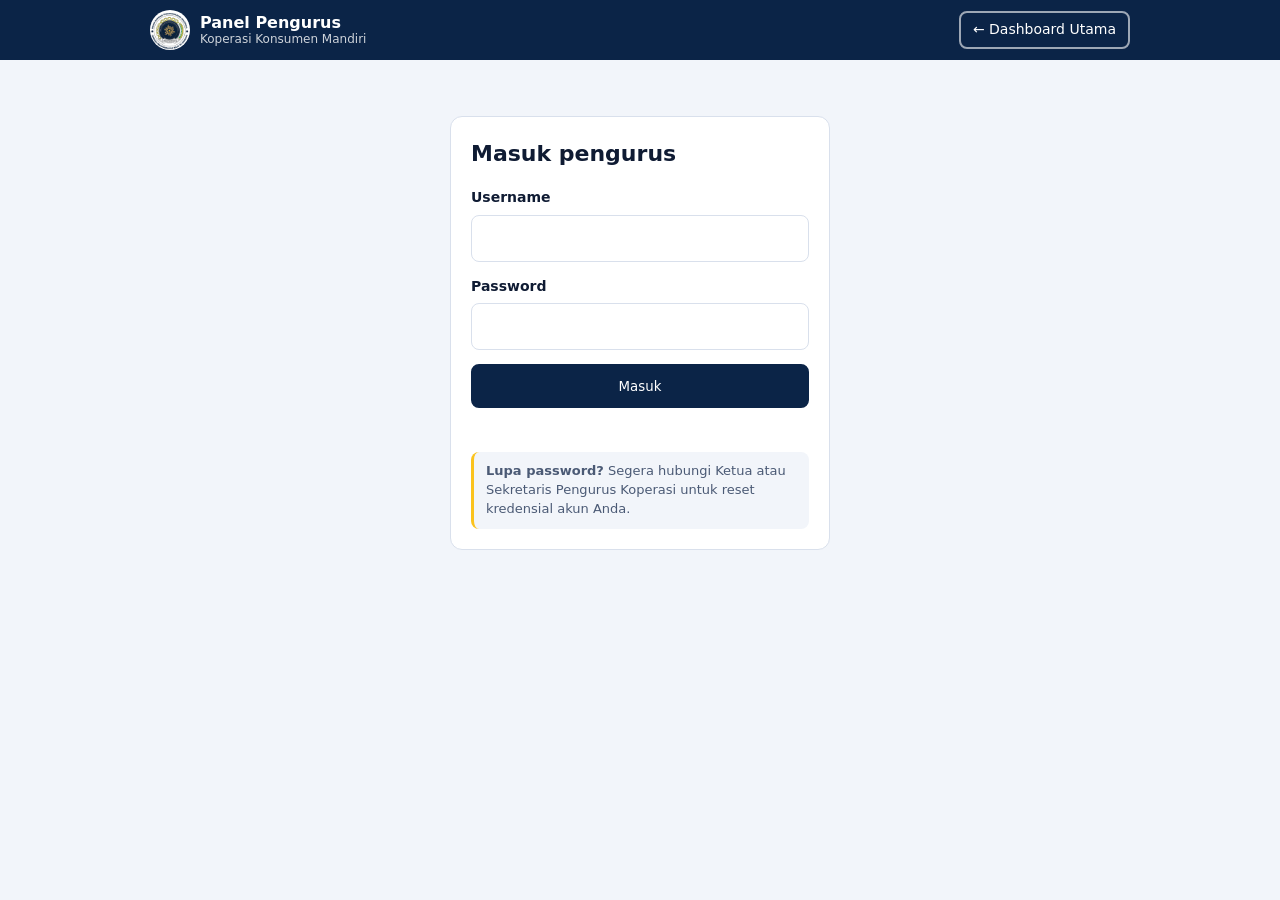
==== admin.html @ 1d0578f3 "Update admin.html" ====
<!DOCTYPE html>
<html lang="id">
<head>
<meta charset="utf-8">
<meta name="viewport" content="width=device-width, initial-scale=1, viewport-fit=cover">
<meta name="robots" content="noindex,nofollow">
<meta name="theme-color" content="#0b2447">
<title>Panel Pengurus — Koperasi Konsumen Mandiri</title>
<style>
:root{--bg:#fff;--surf:#f2f5fa;--ink:#0f1b33;--mute:#4b5a75;--brand:#0b2447;--navy:#0b2447;--navy2:#2a5aa8;--on:#fff;--line:#d9e0ec;--acc:#fbc31d;--ok:#1a7f43;--bad:#b3261e;--logo:url(logo.png);box-sizing:border-box}
@media (prefers-color-scheme:dark){:root{--bg:#07142a;--surf:#0e2140;--ink:#e8edf7;--mute:#9fb0cc;--navy:#2f5fb3;--navy2:#6c9be6;--line:#22385c;--ok:#4fd38a;--bad:#ff8a7a}}
*,*::before,*::after{box-sizing:inherit}
body{margin:0;background:var(--surf);color:var(--ink);font:16px/1.55 system-ui,-apple-system,"Segoe UI",Roboto,sans-serif;padding-top:env(safe-area-inset-top,0px);padding-bottom:env(safe-area-inset-bottom,0px)}
:focus-visible{outline:3px solid var(--acc);outline-offset:2px}
.wrap{max-width:980px;margin:0 auto;padding:0 16px}
header{background:var(--brand);color:#fff;position:sticky;top:0;z-index:5}
.bar{display:flex;align-items:center;gap:8px;min-height:60px;flex-wrap:wrap;padding:6px 0}
.lg{width:40px;height:40px;border-radius:50%;background:#fff var(--logo) center/contain no-repeat;flex:none}
.bar b{flex:1;font-size:16px;line-height:1.2;min-width:140px}.bar small{display:block;font-weight:400;opacity:.8;font-size:12px}
.btn{display:inline-flex;align-items:center;justify-content:center;min-height:44px;padding:0 18px;border-radius:8px;font:600 15px inherit;font-family:inherit;border:2px solid var(--navy);background:var(--navy);color:var(--on);cursor:pointer;text-decoration:none}
.btn.ok{background:var(--ok);border-color:var(--ok);color:#fff}
.btn.bad{background:transparent;border-color:var(--bad);color:var(--bad)}
.btn.ghost{background:transparent;border-color:rgba(255,255,255,.6);color:#fff;min-height:38px;padding:0 12px;font-size:14px}
.btn:disabled{opacity:.55;cursor:not-allowed}
[hidden]{display:none!important}
.card{background:var(--bg);border:1px solid var(--line);border-radius:12px;padding:20px}
label{display:block;font-weight:600;font-size:14px;margin-bottom:6px}
input[type=text],input[type=password],input[type=search]{width:100%;min-height:44px;padding:10px 12px;border:1px solid var(--line);border-radius:8px;background:var(--bg);color:var(--ink);font:inherit}
#login{max-width:380px;margin:56px auto}
#login h1{font-size:22px;margin:0 0 16px}.f{margin-bottom:14px}
.msg{min-height:20px;font-size:14px;margin-top:10px;color:var(--bad)}
#app{display:none;padding:20px 0 48px}
.tools{display:flex;flex-wrap:wrap;gap:8px;align-items:center;margin-bottom:16px}
.tab{min-height:44px;padding:0 14px;border-radius:999px;border:1px solid var(--line);background:var(--bg);color:var(--ink);font:600 14px inherit;font-family:inherit;cursor:pointer}
.tab[aria-pressed=true]{background:var(--navy);border-color:var(--navy);color:var(--on)}
.tab span{opacity:.75;font-weight:500;margin-left:4px}
.search{flex:1;min-width:180px}
.item{background:var(--bg);border:1px solid var(--line);border-radius:12px;padding:16px;margin-bottom:12px;display:grid;gap:10px}
.item h3{margin:0;font-size:17px}
.meta{display:grid;gap:4px 16px;grid-template-columns:repeat(auto-fit,minmax(200px,1fr));font-size:14px;color:var(--mute)}
.meta b{color:var(--ink);font-weight:600}
.badge{font-size:12px;font-weight:700;padding:2px 10px;border-radius:999px;background:var(--surf);border:1px solid var(--line);white-space:nowrap}
.badge.pending{border-color:var(--acc);color:var(--ink)}.badge.active{color:var(--ok);border-color:var(--ok)}.badge.rejected{color:var(--bad);border-color:var(--bad)}
.top{display:flex;justify-content:space-between;gap:10px;align-items:flex-start}
.acts{display:flex;flex-wrap:wrap;gap:8px}
.empty{text-align:center;color:var(--mute);padding:40px 0}
#toast{position:fixed;left:50%;transform:translateX(-50%);bottom:calc(20px + env(safe-area-inset-bottom,0px));background:var(--brand);color:#fff;padding:12px 18px;border-radius:10px;display:none;max-width:90%;z-index:20}
.btn.alt{background:transparent;color:var(--navy)}table{width:100%;border-collapse:collapse;font-size:14px}th,td{text-align:left;padding:8px 6px;border-bottom:1px solid var(--line)}.scroll{overflow-x:auto}
select,textarea{width:100%;min-height:44px;padding:10px 12px;border:1px solid var(--line);border-radius:8px;background:var(--bg);color:var(--ink);font:inherit}.kpis{display:grid;gap:12px;grid-template-columns:repeat(auto-fit,minmax(150px,1fr));margin-bottom:16px}.kpi{background:var(--bg);border:1px solid var(--line);border-radius:12px;padding:14px}.kpi small{color:var(--mute);display:block;font-size:13px}.kpi b{font-size:20px;display:block;margin-top:4px}.thumb{width:72px;height:56px;border-radius:8px;object-fit:cover;background:var(--surf);flex:none}.row{display:flex;gap:12px;align-items:flex-start}.orow{display:grid;gap:8px;grid-template-columns:1fr 1fr;padding:10px 0;border-bottom:1px solid var(--line)}@media(min-width:700px){.orow{grid-template-columns:1.4fr 1fr 1fr 1fr auto}}
.helper-note{font-size:13px;color:var(--mute);background:var(--surf);padding:10px 12px;border-radius:8px;border-left:3px solid var(--acc);margin:14px 0 0;line-height:1.45}
dialog{border:1px solid var(--line);border-radius:12px;background:var(--bg);color:var(--ink);padding:20px;max-width:380px;width:calc(100% - 32px)}dialog::backdrop{background:rgba(0,0,0,.55)}dialog h2{margin:0 0 14px;font-size:18px}
</style>
</head>
<body>
<header><div class="wrap bar"><a href="index.html" style="display:flex;align-items:center;gap:10px;text-decoration:none;color:#fff;flex:1"><span class="lg" role="img" aria-label="Logo koperasi"></span><b>Panel Pengurus<small>Koperasi Konsumen Mandiri</small></b></a><a class="btn ghost" href="index.html">&larr; Dashboard Utama</a><button class="btn ghost" id="pwb" aria-label="Ganti password" hidden>Ganti Password</button><button class="btn ghost" id="out" hidden>Keluar</button></div></header>

<main class="wrap">
 <form class="card" id="login" novalidate>
  <h1>Masuk pengurus</h1>
  <div class="f"><label for="u">Username</label><input id="u" type="text" autocomplete="username" autocapitalize="none" required></div>
  <div class="f"><label for="p">Password</label><input id="p" type="password" autocomplete="current-password" required></div>
  <button class="btn" style="width:100%" type="submit">Masuk</button>
  <div class="msg" id="lm" role="alert"></div>
  <div class="helper-note">
   <strong>Lupa password?</strong> Segera hubungi Ketua atau Sekretaris Pengurus Koperasi untuk reset kredensial akun Anda.
  </div>
 </form>

 <section id="app" aria-label="Verifikasi anggota">
  <div style="display:flex;flex-wrap:wrap;justify-content:space-between;align-items:center;gap:8px;margin-bottom:14px">
   <span style="font-size:14px;color:var(--mute)">Panel Administrasi & Pengelolaan Koperasi</span>
   <a href="index.html" style="font-size:14px;color:var(--navy2);font-weight:600;text-decoration:none">&larr; Kembali ke Beranda Utama</a>
  </div>
  <div class="tools" id="views" role="group" aria-label="Bagian"><button class="tab" type="button" data-v="dash" aria-pressed="true">Dashboard</button><button class="tab" type="button" data-v="members" aria-pressed="false">Anggota</button><button class="tab" type="button" data-v="loans" aria-pressed="false">Pinjaman</button><button class="tab" type="button" data-v="news" aria-pressed="false">Berita</button><button class="tab" type="button" data-v="reports" aria-pressed="false">Laporan</button><button class="tab" type="button" data-v="profile" aria-pressed="false">Profil</button></div>
  <div class="tools" id="tabs" role="group" aria-label="Filter status"></div>
  <div class="tools" id="stools"><input class="search" id="q" type="search" placeholder="Cari nama, NIK, atau nomor registrasi" aria-label="Cari pendaftar"><button class="btn" id="rf" type="button">Muat ulang</button></div>
  <div id="list" aria-live="polite"></div>
 </section>
</main>
<dialog id="pw" aria-labelledby="pwt"><form id="pwf" novalidate><h2 id="pwt">Ganti password</h2>
 <div class="f"><label for="pw-o">Password lama</label><input id="pw-o" type="password" autocomplete="current-password"></div>
 <div class="f"><label for="pw-n">Password baru (minimal 8 karakter)</label><input id="pw-n" type="password" autocomplete="new-password"></div>
 <div class="f"><label for="pw-c">Ulangi password baru</label><input id="pw-c" type="password" autocomplete="new-password"></div>
 <div class="acts" style="display:flex;gap:8px"><button class="btn" type="submit">Simpan</button><button class="btn alt" type="button" id="pwc">Batal</button></div>
 <div class="msg" id="pwm" role="status"></div>
 <div class="helper-note" style="margin-top:10px">Lupa password lama? Segera hubungi Pengurus Koperasi (admin sistem) untuk pembuatan ulang password.</div>
</form></dialog>
<div id="toast" role="status"></div>

<script src="config.js"></script>
<script>
var API=window.KKM_API||'';
var $=function(i){return document.getElementById(i)};
function ss(k,v){try{if(v===undefined)return sessionStorage.getItem(k)||'';if(v===null)sessionStorage.removeItem(k);else sessionStorage.setItem(k,v)}catch(e){return ''}}
var S={token:ss('kkm_t'),rows:[],tab:'pending',view:'dash',loans:[],inst:[],open:{}};
var TABS=[['pending','Menunggu'],['active','Aktif'],['rejected','Ditolak'],['all','Semua']];
function esc(s){return String(s==null?'':s).replace(/[&<>"']/g,function(c){return{'&':'&amp;','<':'&lt;','>':'&gt;','"':'&quot;',"'":'&#39;'}[c]})}
function rp(n){return 'Rp '+Math.round(n).toLocaleString('id-ID')}
function dt(s){if(!s)return '-';var d=new Date(s);return isNaN(d)?s:d.toLocaleDateString('id-ID',{day:'numeric',month:'short',year:'numeric'})}
function toast(t){var e=$('toast');e.textContent=t;e.style.display='block';clearTimeout(toast.h);toast.h=setTimeout(function(){e.style.display='none'},3500)}
function call(body){
 if(!API)return Promise.reject(new Error('API belum diisi di file HTML.'));
 return fetch(API,{method:'POST',headers:{'Content-Type':'text/plain;charset=utf-8'},body:JSON.stringify(body)}).then(function(r){return r.json()});
}
function show(login){$('login').style.display=login?'':'none';$('app').style.display=login?'none':'block';$('out').hidden=login;$('pwb').hidden=login}
function logout(msg){S.token='';ss('kkm_t',null);show(true);if(msg)$('lm').textContent=msg}
$('out').onclick=function(){logout()};
$('login').addEventListener('submit',function(e){
 e.preventDefault();var b=e.target.querySelector('button');$('lm').textContent='';
 if(!$('u').value.trim()||!$('p').value){$('lm').textContent='Isi username dan password.';return}
 b.disabled=true;
 call({action:'login',username:$('u').value,password:$('p').value}).then(function(j){
  if(j.ok){S.token=j.token;ss('kkm_t',j.token);$('p').value='';show(false);load()}
  else $('lm').textContent=j.error||'Gagal masuk.';
 }).catch(function(err){$('lm').textContent=err.message||'Koneksi gagal.'}).then(function(){b.disabled=false});
});
function loadM(){
 $('list').innerHTML='<p class="empty">Memuat…</p>';
 call({action:'list',token:S.token}).then(function(j){
  if(j.expired){logout(j.error);return}
  if(!j.ok){$('list').innerHTML='<p class="empty">'+esc(j.error)+'</p>';return}
  S.rows=j.rows.reverse();render();
 }).catch(function(){$('list').innerHTML='<p class="empty">Koneksi gagal. Coba muat ulang.</p>'});
}
function count(k){return k==='all'?S.rows.length:S.rows.filter(function(r){return r.status===k}).length}
function renderM(){
 $('tabs').innerHTML=TABS.map(function(t){return '<button class="tab" type="button" data-t="'+t[0]+'" aria-pressed="'+(S.tab===t[0])+'">'+t[1]+'<span>'+count(t[0])+'</span></button>'}).join('');
 var q=$('q').value.toLowerCase().trim();
 var rows=S.rows.filter(function(r){
  return (S.tab==='all'||r.status===S.tab)&&(!q||(r.full_name+' '+r.nik+' '+r.reg_no+' '+r.member_code).toLowerCase().indexOf(q)>-1)});
 if(!rows.length){$('list').innerHTML='<p class="empty">Tidak ada data.</p>';return}
 var L={pending:'Menunggu',active:'Aktif',rejected:'Ditolak',inactive:'Nonaktif'};
 $('list').innerHTML=rows.map(function(r){
  var a=r.status==='pending'?'<div class="acts"><button class="btn ok" data-a="approve" data-r="'+esc(r.reg_no)+'">Setujui</button><button class="btn bad" data-a="reject" data-r="'+esc(r.reg_no)+'">Tolak</button></div>':(r.status==='active'&&r.member_code?'<div class="acts"><button class="btn alt" data-l="acct" data-r="'+esc(r.member_code)+'">Buat / reset akun login</button></div>':'');
  return '<article class="item"><div class="top"><div><h3>'+esc(r.full_name)+'</h3><span style="font-size:13px;color:var(--mute)">'+esc(r.reg_no)+(r.member_code?' · '+esc(r.member_code):'')+'</span></div><span class="badge '+esc(r.status)+'">'+esc(L[r.status]||r.status)+'</span></div>'+
  '<div class="meta"><div>NIK<br><b>'+esc(r.nik)+'</b></div><div>HP / WhatsApp<br><b>'+esc(r.phone)+'</b></div><div>Simpanan pokok<br><b>'+rp(r.savings_principal)+'</b></div><div>Mendaftar<br><b>'+dt(r.created_at)+'</b></div>'+
  (r.joined_at?'<div>Bergabung<br><b>'+dt(r.joined_at)+'</b></div>':'')+(r.verified_by?'<div>Diverifikasi oleh<br><b>'+esc(r.verified_by)+'</b></div>':'')+'</div>'+
  '<div class="meta"><div style="grid-column:1/-1">Alamat<br><b>'+esc(r.address)+'</b></div></div>'+a+'</article>'}).join('');
}
$('tabs').onclick=function(e){var t=e.target.closest('[data-t]');if(t){S.tab=t.dataset.t;render()}};
$('q').addEventListener('input',render);
$('rf').onclick=load;
$('list').onclick=function(e){
 var b=e.target.closest('[data-a]');if(!b)return;
 var reg=b.dataset.r,ap=b.dataset.a==='approve',r=S.rows.filter(function(x){return x.reg_no===reg})[0];
 if(!confirm((ap?'Setujui ':'Tolak ')+r.full_name+'?\n\nPastikan data dan setoran simpanan pokok sudah diperiksa.'))return;
 b.disabled=true;
 call({action:b.dataset.a,token:S.token,reg_no:reg}).then(function(j){
  if(j.expired){logout(j.error);return}
  if(!j.ok){toast(j.error||'Gagal.');b.disabled=false;return}
  toast(ap?'Disetujui. Nomor anggota '+j.member_code:'Pendaftar ditolak.');load();
 }).catch(function(){toast('Koneksi gagal.');b.disabled=false});
};

function render(){S.view==='loans'?renderL():renderM()}
function load(){var c=S.view==='members'||S.view==='loans';$('tabs').style.display=$('stools').style.display=c?'':'none';({members:loadM,loans:loadL,dash:loadD,news:loadN,reports:loadR,profile:loadP})[S.view]()}
$('views').onclick=function(e){var b=e.target.closest('[data-v]');if(!b)return;S.view=b.dataset.v;S.tab='pending';$('q').value='';[].forEach.call($('views').children,function(x){x.setAttribute('aria-pressed',x===b)});load()};
var LT=[['pending','Menunggu'],['approved','Berjalan'],['paid_off','Lunas'],['rejected','Ditolak'],['all','Semua']];
var LL={pending:'Menunggu',approved:'Berjalan',rejected:'Ditolak',paid_off:'Lunas'},IL={paid:'Lunas',overdue:'Jatuh tempo',unpaid:'Belum bayar'};
function loadL(){
 $('list').innerHTML='<p class="empty">Memuat…</p>';
 call({action:'loans',token:S.token}).then(function(j){
  if(j.expired){logout(j.error);return}
  if(!j.ok){$('list').innerHTML='<p class="empty">'+esc(j.error)+'</p>';return}
  S.loans=j.loans.reverse();S.inst=j.installments;renderL();
 }).catch(function(){$('list').innerHTML='<p class="empty">Koneksi gagal. Coba muat ulang.</p>'});
}
function renderL(){
 var n=function(k){return k==='all'?S.loans.length:S.loans.filter(function(l){return l.status===k}).length};
 $('tabs').innerHTML=LT.map(function(t){return '<button class="tab" type="button" data-t="'+t[0]+'" aria-pressed="'+(S.tab===t[0])+'">'+t[1]+'<span>'+n(t[0])+'</span></button>'}).join('');
 var q=$('q').value.toLowerCase().trim();
 var rows=S.loans.filter(function(l){return (S.tab==='all'||l.status===S.tab)&&(!q||(l.loan_code+' '+l.name+' '+l.member_code).toLowerCase().indexOf(q)>-1)});
 if(!rows.length){$('list').innerHTML='<p class="empty">Tidak ada data.</p>';return}
 $('list').innerHTML=rows.map(function(l){
  var I=S.inst.filter(function(i){return i.loan_code===l.loan_code}),o=S.open[l.loan_code],c=esc(l.loan_code);
  var left=I.reduce(function(a,i){return a+(i.status==='paid'?0:i.total_due-i.paid_amount)},0);
  var acts=l.status==='pending'?'<div class="acts"><button class="btn ok" data-l="lok" data-r="'+c+'">Setujui</button><button class="btn bad" data-l="lno" data-r="'+c+'">Tolak</button></div>':(I.length?'<div class="acts"><button class="btn alt" data-l="open" data-r="'+c+'">'+(o?'Tutup cicilan':'Lihat cicilan')+'</button></div>':'');
  var tbl=o?'<div class="scroll"><table><thead><tr><th>#</th><th>Jatuh tempo</th><th>Tagihan</th><th>Status</th><th></th></tr></thead><tbody>'+I.map(function(i){
   return '<tr><td>'+i.installment_no+'</td><td>'+dt(i.due_date)+'</td><td>'+rp(i.total_due)+'</td><td>'+IL[i.status]+'</td><td>'+(i.status!=='paid'&&l.status==='approved'?'<button class="btn ok" style="min-height:36px;padding:0 10px" data-l="pay" data-r="'+c+'" data-n="'+i.installment_no+'">Konfirmasi bayar</button>':'')+'</td></tr>'}).join('')+'</tbody></table></div>':'';
  return '<article class="item"><div class="top"><div><h3>'+esc(l.name)+'</h3><span style="font-size:13px;color:var(--mute)">'+c+' · '+esc(l.member_code)+'</span></div><span class="badge '+(l.status==='approved'?'active':l.status==='rejected'?'rejected':l.status==='pending'?'pending':'')+'">'+esc(LL[l.status]||l.status)+'</span></div>'+
  '<div class="meta"><div>Pokok pinjaman<br><b>'+rp(l.amount_requested)+'</b></div><div>Tenor<br><b>'+l.tenor_months+' bulan</b></div><div>Jasa<br><b>'+l.interest_rate_pct+'% / bulan</b></div><div>Diajukan<br><b>'+dt(l.submitted_at)+'</b></div>'+(I.length?'<div>Sisa tagihan<br><b>'+rp(left)+'</b></div>':'')+'</div>'+
  '<div class="meta"><div style="grid-column:1/-1">Tujuan<br><b>'+esc(l.purpose)+'</b></div></div>'+acts+tbl+'</article>'}).join('');
}
$('list').addEventListener('click',function(e){
 var b=e.target.closest('[data-l]');if(!b)return;var k=b.dataset.l,r=b.dataset.r;
 if(k==='open'){S.open[r]=!S.open[r];renderL();return}
 var M={acct:['make_account','Buat password login baru untuk '+r+'? Password lama (jika ada) tidak berlaku lagi.'],lok:['loan_approve','Setujui pinjaman '+r+'? Jadwal cicilan akan dibuat otomatis.'],lno:['loan_reject','Tolak pinjaman '+r+'?'],pay:['pay','Konfirmasi pembayaran cicilan ke-'+b.dataset.n+' untuk '+r+'?']}[k];
 if(!M||!confirm(M[1]))return;
 var body={action:M[0],token:S.token};
 if(k==='acct')body.member_code=r;else{body.loan_code=r;if(k==='pay')body.no=b.dataset.n}
 b.disabled=true;
 call(body).then(function(j){
  if(j.expired){logout(j.error);return}
  b.disabled=false;
  if(!j.ok){toast(j.error||'Gagal.');return}
  if(k==='acct'){prompt('Password awal untuk '+r+'. Salin lalu berikan ke anggota (hanya tampil sekali):',j.password);return}
  toast('Berhasil.');load();
 }).catch(function(){toast('Koneksi gagal.');b.disabled=false});
});

var UN={barang_kemasan:'Barang & Makanan Kemasan',makanan_jadi:'Makanan Jadi',konsolidasi:'Konsolidasi'};
function today(){return new Date().toISOString().slice(0,10)}
function img(id,w){return 'https://drive.google.com/thumbnail?id='+id+'&sz=w'+(w||400)}
function fld(id,l,v,t){return '<div class="f"><label for="'+id+'">'+l+'</label><input id="'+id+'" type="'+(t||'text')+'" value="'+esc(v)+'"></div>'}
function area(id,l,v,r){return '<div class="f"><label for="'+id+'">'+l+'</label><textarea id="'+id+'" rows="'+(r||3)+'">'+esc(v)+'</textarea></div>'}
function sel(id,l,o,v){return '<div class="f"><label for="'+id+'">'+l+'</label><select id="'+id+'">'+o.map(function(x){return '<option value="'+esc(x[0])+'"'+(x[0]===v?' selected':'')+'>'+esc(x[1])+'</option>'}).join('')+'</select></div>'}
function rd(f,max){return new Promise(function(ok,no){if(!f)return ok(null);if(f.size>max)return no(new Error('Ukuran berkas melebihi batas.'));var r=new FileReader();r.onload=function(){ok({name:f.name,mime:f.type,data:String(r.result).split(',')[1]})};r.onerror=function(){no(new Error('Gagal membaca berkas.'))};r.readAsDataURL(f)})}
function fail(){$('list').innerHTML='<p class="empty">Koneksi gagal. Coba muat ulang.</p>'}
function guard(j){if(j.expired){logout(j.error);return false}if(!j.ok){$('list').innerHTML='<p class="empty">'+esc(j.error)+'</p>';return false}return true}
function download(code,b){
 if(b)b.disabled=true;
 call({action:'report_download',token:S.token,report_code:code}).then(function(j){
  if(b)b.disabled=false;if(j.expired){logout(j.error);return}if(!j.ok){toast(j.error||'Gagal.');return}
  var s=atob(j.data),u=new Uint8Array(s.length);for(var i=0;i<s.length;i++)u[i]=s.charCodeAt(i);
  var a=document.createElement('a');a.href=URL.createObjectURL(new Blob([u],{type:'application/pdf'}));a.download=j.name;document.body.appendChild(a);a.click();a.remove();
 }).catch(function(){if(b)b.disabled=false;toast('Koneksi gagal.')});
}
function loadD(){
 $('list').innerHTML='<p class="empty">Memuat…</p>';
 call({action:'dash',token:S.token}).then(function(j){
  if(!guard(j))return;
  var K=[['Anggota aktif',j.active],['Antrean pendaftar',j.pending],['Omzet bulan terakhir',rp(j.omzet)+(j.omzet_period?'<small>'+esc(j.omzet_period)+'</small>':'')],['Pokok pinjaman berjalan',rp(j.loan_running)],['Pengajuan pinjaman menunggu',j.loan_pending]];
  $('list').innerHTML='<div class="kpis">'+K.map(function(k){return '<div class="kpi"><small>'+k[0]+'</small><b>'+k[1]+'</b></div>'}).join('')+'</div><div class="card"><h3 style="margin:0 0 8px">Aktivitas terbaru</h3>'+(j.logs.length?j.logs.map(function(l){return '<div style="padding:8px 0;border-top:1px solid var(--line);font-size:14px"><b>'+esc(l.user)+'</b> · '+esc(l.desc)+'<br><span style="color:var(--mute);font-size:12px">'+dt(l.at)+'</span></div>'}).join(''):'<p class="empty">Belum ada aktivitas.</p>')+'</div>';
 }).catch(fail);
}
function loadN(){
 $('list').innerHTML='<p class="empty">Memuat…</p>';
 call({action:'news_list',token:S.token}).then(function(j){if(!guard(j))return;S.news=j.news;S.nedit=null;renderN()}).catch(fail);
}
function newsForm(p){
 return '<form class="card" id="nf" novalidate style="margin-bottom:16px"><h3 style="margin:0 0 12px">'+(p.id?'Edit berita':'Tulis berita baru')+'</h3><input type="hidden" id="nf-id" value="'+esc(p.id||'')+'">'+
 fld('nf-t','Judul',p.title)+sel('nf-c','Kategori',[['Kegiatan Usaha','Kegiatan Usaha'],['Keanggotaan','Keanggotaan'],['Rapat Anggota','Rapat Anggota']],p.category)+
 fld('nf-d','Tanggal terbit',(p.published_at||today()).slice(0,10),'date')+area('nf-e','Cuplikan singkat',p.excerpt,2)+area('nf-k','Isi berita (pisahkan paragraf dengan baris kosong)',p.content,8)+
 '<div class="f"><label for="nf-i">Foto kegiatan (JPG/PNG/WebP, maks. 2 MB)'+(p.image_id?' — kosongkan untuk tetap pakai foto lama':'')+'</label><input id="nf-i" type="file" accept="image/jpeg,image/png,image/webp"></div>'+
 '<div class="acts"><button class="btn" type="submit">Simpan</button><button class="btn alt" type="button" data-n="cancel">Batal</button></div><div class="msg" id="nf-m" role="status"></div></form>';
}
function renderN(){
 var f=S.nedit?newsForm(S.nedit):'<p style="margin:0 0 16px"><button class="btn" data-n="new">+ Tulis berita baru</button></p>';
 $('list').innerHTML=f+(S.news.length?S.news.map(function(n){return '<article class="item"><div class="row">'+(n.image_id?'<img class="thumb" alt="" src="'+img(n.image_id,200)+'">':'<div class="thumb"></div>')+'<div style="flex:1"><h3>'+esc(n.title)+'</h3><span style="font-size:13px;color:var(--mute)">'+esc(n.category)+' · '+dt(n.published_at)+'</span></div></div><div class="acts"><button class="btn alt" data-n="edit" data-r="'+esc(n.id)+'">Edit</button><button class="btn bad" data-n="del" data-r="'+esc(n.id)+'">Hapus</button></div></article>'}).join(''):'<p class="empty">Belum ada berita.</p>');
}
function loadR(){
 $('list').innerHTML='<p class="empty">Memuat…</p>';
 call({action:'reports',token:S.token}).then(function(j){if(!guard(j))return;S.reps=j.reports;renderR()}).catch(fail);
}
function renderR(){
 var f='<form class="card" id="rf2" novalidate style="margin-bottom:16px"><h3 style="margin:0 0 12px">Unggah laporan usaha</h3>'+fld('rp-t','Judul laporan','')+fld('rp-p','Periode (contoh: November 2026)','')+
 sel('rp-u','Unit usaha',[['konsolidasi','Konsolidasi'],['barang_kemasan','Barang & Makanan Kemasan'],['makanan_jadi','Makanan Jadi']],'konsolidasi')+
 fld('rp-a','Omzet barang & makanan kemasan (Rp)','','text')+fld('rp-b','Omzet makanan jadi (Rp)','','text')+area('rp-s','Ringkasan omzet & surplus','',2)+fld('rp-d','Tanggal publikasi',today(),'date')+
 '<div class="f"><label for="rp-f">Berkas PDF (maks. 10 MB)</label><input id="rp-f" type="file" accept="application/pdf"></div><button class="btn" type="submit">Unggah</button><div class="msg" id="rp-m" role="status"></div></form>';
 $('list').innerHTML=f+(S.reps.length?S.reps.map(function(r){return '<article class="item"><div class="top"><div><h3>'+esc(r.title)+'</h3><span style="font-size:13px;color:var(--mute)">'+esc(r.period_label)+' · '+esc(UN[r.business_unit]||r.business_unit)+' · '+dt(r.published_at)+' · '+r.file_size_kb+' KB</span></div></div><div class="meta"><div>Omzet kemasan<br><b>'+rp(r.packaged_goods_sales)+'</b></div><div>Omzet makanan jadi<br><b>'+rp(r.ready_meals_sales)+'</b></div></div>'+(r.summary?'<div style="font-size:14px;color:var(--mute)">'+esc(r.summary)+'</div>':'')+'<div class="acts"><button class="btn alt" data-p="dl" data-r="'+esc(r.report_code)+'">Unduh PDF</button><button class="btn bad" data-p="del" data-r="'+esc(r.report_code)+'">Hapus</button></div></article>'}).join(''):'<p class="empty">Belum ada laporan.</p>');
}
function orow(o){o=o||{};return '<div class="orow"><input type="text" placeholder="Nama lengkap" value="'+esc(o.full_name)+'" aria-label="Nama"><input type="text" placeholder="Jabatan" value="'+esc(o.position)+'" aria-label="Jabatan"><select aria-label="Kelompok"><option value="pengurus"'+(o.group_type==='pengawas'?'':' selected')+'>Pengurus</option><option value="pengawas"'+(o.group_type==='pengawas'?' selected':'')+'>Pengawas</option></select><input type="text" placeholder="Periode (2026–2029)" value="'+esc(o.period_label)+'" aria-label="Periode"><button class="btn bad" type="button" data-o="rm" style="min-height:44px;padding:0 12px">Hapus</button></div>'}
function loadP(){
 $('list').innerHTML='<p class="empty">Memuat…</p>';
 fetch(API+'?action=public').then(function(r){return r.json()}).then(function(j){
  if(!j.ok){$('list').innerHTML='<p class="empty">Gagal memuat.</p>';return}
  var p=j.profile||{};
  $('list').innerHTML='<form class="card" id="pf" novalidate><h3 style="margin:0 0 12px">Profil koperasi</h3>'+fld('pf-n','Nama resmi',p.name)+fld('pf-l','Nomor badan hukum',p.legal_number)+area('pf-a','Alamat sekretariat / toko',p.address,2)+fld('pf-h','Jam operasional',p.hours)+fld('pf-c','Kontak (telepon/WhatsApp/email)',p.contact)+area('pf-v','Visi',p.vision,2)+area('pf-m','Misi (satu poin per baris)',p.mission,5)+
  '<h3 style="margin:18px 0 6px">Pengurus & pengawas</h3><div id="orgs">'+(j.org||[]).map(orow).join('')+'</div><p><button class="btn alt" type="button" data-o="add">+ Tambah baris</button></p><button class="btn" type="submit">Simpan profil</button><div class="msg" id="pf-m" role="status"></div></form>';
 }).catch(fail);
}
function say(id,t,ok){var m=$(id);m.style.color=ok?'var(--ok)':'var(--bad)';m.textContent=t}
$('list').addEventListener('click',function(e){
 var b=e.target.closest('[data-n],[data-p],[data-o]');if(!b)return;
 if(b.dataset.o==='add'){$('orgs').insertAdjacentHTML('beforeend',orow());return}
 if(b.dataset.o==='rm'){b.closest('.orow').remove();return}
 var k=b.dataset.n,r=b.dataset.r;
 if(k==='new'){S.nedit={};renderN();return}
 if(k==='cancel'){S.nedit=null;renderN();return}
 if(k==='edit'){S.nedit=S.news.filter(function(n){return String(n.id)===r})[0];renderN();window.scrollTo(0,0);return}
 if(k==='del'||b.dataset.p==='del'){
  if(!confirm('Hapus permanen? Tindakan ini tidak bisa dibatalkan.'))return;
  var body=k==='del'?{action:'news_delete',token:S.token,id:r}:{action:'report_delete',token:S.token,report_code:r};
  b.disabled=true;call(body).then(function(j){if(j.expired){logout(j.error);return}b.disabled=false;if(!j.ok){toast(j.error||'Gagal.');return}toast('Terhapus.');load()}).catch(function(){b.disabled=false;toast('Koneksi gagal.')});return}
 if(b.dataset.p==='dl')download(r,b);
});
$('list').addEventListener('submit',function(e){
 e.preventDefault();var f=e.target,btn=f.querySelector('button[type=submit]');
 if(f.id==='nf'){
  if(!$('nf-t').value.trim()||!$('nf-e').value.trim()||!$('nf-k').value.trim()){say('nf-m','Judul, cuplikan, dan isi wajib diisi.');return}
  btn.disabled=true;say('nf-m','Menyimpan…',1);
  rd($('nf-i').files[0],2*1024*1024).then(function(im){return call({action:'news_save',token:S.token,id:$('nf-id').value,title:$('nf-t').value,category:$('nf-c').value,published_at:$('nf-d').value,excerpt:$('nf-e').value,content:$('nf-k').value,image:im})}).then(function(j){
   if(j.expired){logout(j.error);return}if(!j.ok){say('nf-m',j.error||'Gagal.');btn.disabled=false;return}toast('Berita tersimpan.');load()}).catch(function(x){say('nf-m',x.message||'Koneksi gagal.');btn.disabled=false});
 }
 if(f.id==='rf2'){
  if(!$('rp-t').value.trim()||!$('rp-p').value.trim()||!$('rp-f').files[0]){say('rp-m','Judul, periode, dan berkas PDF wajib diisi.');return}
  btn.disabled=true;say('rp-m','Mengunggah… (bisa beberapa detik)',1);
  rd($('rp-f').files[0],10*1024*1024).then(function(fl){return call({action:'report_save',token:S.token,title:$('rp-t').value,period_label:$('rp-p').value,business_unit:$('rp-u').value,packaged_goods_sales:$('rp-a').value,ready_meals_sales:$('rp-b').value,summary:$('rp-s').value,published_at:$('rp-d').value,file:fl})}).then(function(j){
   if(j.expired){logout(j.error);return}if(!j.ok){say('rp-m',j.error||'Gagal.');btn.disabled=false;return}toast('Laporan terunggah.');load()}).catch(function(x){say('rp-m',x.message||'Koneksi gagal.');btn.disabled=false});
 }
 if(f.id==='pf'){
  var org=[].map.call(document.querySelectorAll('.orow'),function(r){var i=r.querySelectorAll('input,select');return{full_name:i[0].value,position:i[1].value,group_type:i[2].value,period_label:i[3].value}});
  btn.disabled=true;say('pf-m','Menyimpan…',1);
  call({action:'profile_save',token:S.token,profile:{name:$('pf-n').value,legal_number:$('pf-l').value,address:$('pf-a').value,hours:$('pf-h').value,contact:$('pf-c').value,vision:$('pf-v').value,mission:$('pf-m').value},org:org}).then(function(j){
   if(j.expired){logout(j.error);return}btn.disabled=false;say('pf-m',j.ok?'Profil tersimpan.':(j.error||'Gagal.'),j.ok)}).catch(function(){btn.disabled=false;say('pf-m','Koneksi gagal.')});
 }
});

$('pwb').onclick=function(){$('pwf').reset();$('pwm').textContent='';$('pw').showModal()};
$('pwc').onclick=function(){$('pw').close()};
$('pwf').addEventListener('submit',function(e){
 e.preventDefault();var o=$('pw-o').value,n=$('pw-n').value,c=$('pw-c').value,m=$('pwm');m.style.color='var(--bad)';
 if(!o||!n){m.textContent='Isi semua kolom.';return}
 if(n.length<8){m.textContent='Password baru minimal 8 karakter.';return}
 if(n!==c){m.textContent='Konfirmasi password tidak sama.';return}
 var b=e.target.querySelector('button[type=submit]');b.disabled=true;
 call({action:'change_password',token:S.token,old_password:o,new_password:n}).then(function(j){
  b.disabled=false;if(j.expired){$('pw').close();logout(j.error);return}
  if(j.ok){m.style.color='var(--ok)';m.textContent='Password berhasil diganti.';e.target.reset();setTimeout(function(){$('pw').close()},1200)}else m.textContent=j.error||'Gagal.';
 }).catch(function(){b.disabled=false;m.textContent='Koneksi gagal.'});
});
if(S.token){show(false);load()}else show(true);
</script>
</body>
</html>
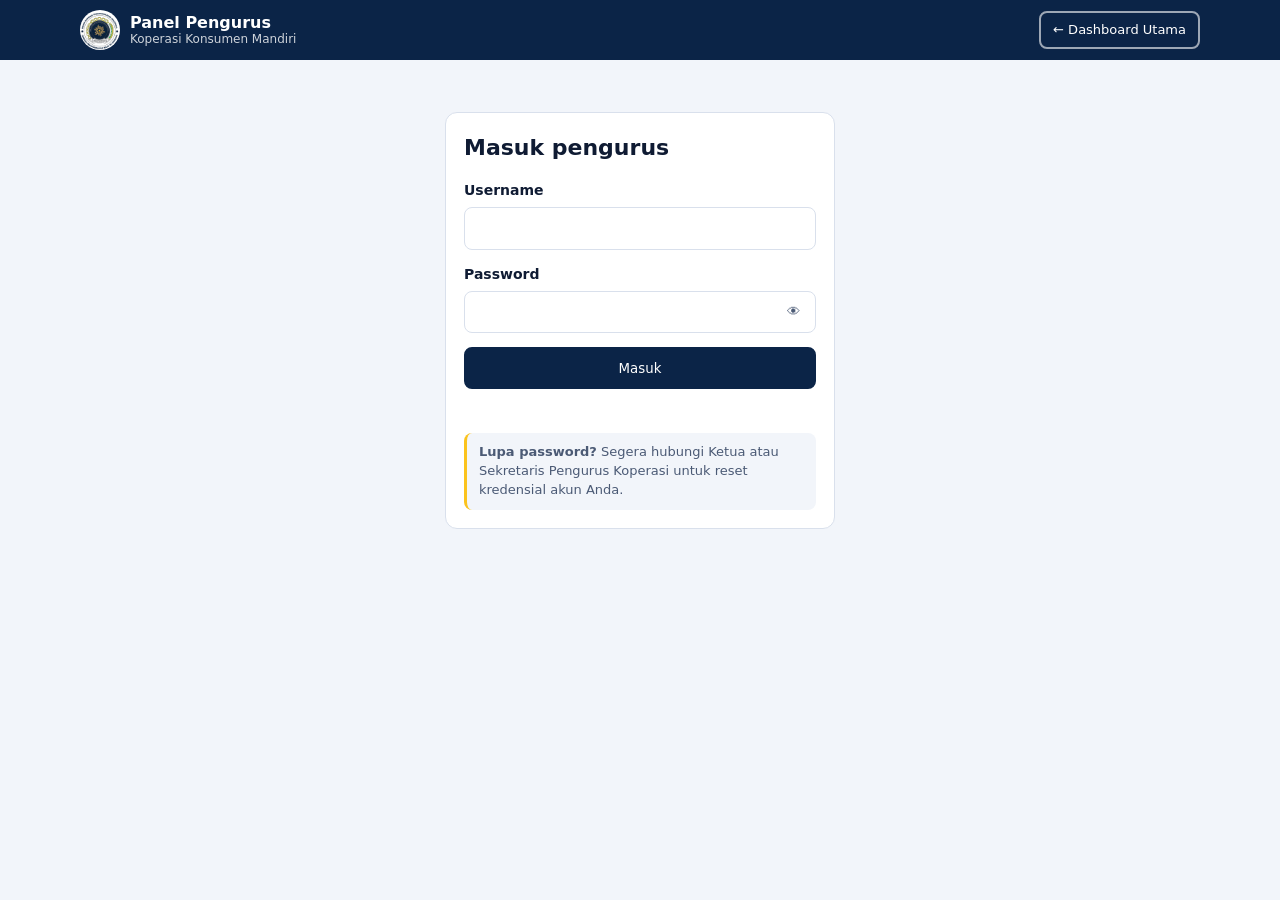
==== commit 109c6775: "Update admin.html" ====
--- a/admin.html
+++ b/admin.html
@@ -10,45 +10,69 @@
 :root{--bg:#fff;--surf:#f2f5fa;--ink:#0f1b33;--mute:#4b5a75;--brand:#0b2447;--navy:#0b2447;--navy2:#2a5aa8;--on:#fff;--line:#d9e0ec;--acc:#fbc31d;--ok:#1a7f43;--bad:#b3261e;--logo:url(logo.png);box-sizing:border-box}
 @media (prefers-color-scheme:dark){:root{--bg:#07142a;--surf:#0e2140;--ink:#e8edf7;--mute:#9fb0cc;--navy:#2f5fb3;--navy2:#6c9be6;--line:#22385c;--ok:#4fd38a;--bad:#ff8a7a}}
 *,*::before,*::after{box-sizing:inherit}
-body{margin:0;background:var(--surf);color:var(--ink);font:16px/1.55 system-ui,-apple-system,"Segoe UI",Roboto,sans-serif;padding-top:env(safe-area-inset-top,0px);padding-bottom:env(safe-area-inset-bottom,0px)}
+body{margin:0;background:var(--surf);color:var(--ink);font:15px/1.5 system-ui,-apple-system,"Segoe UI",Roboto,sans-serif;padding-top:env(safe-area-inset-top,0px);padding-bottom:env(safe-area-inset-bottom,0px)}
 :focus-visible{outline:3px solid var(--acc);outline-offset:2px}
-.wrap{max-width:980px;margin:0 auto;padding:0 16px}
-header{background:var(--brand);color:#fff;position:sticky;top:0;z-index:5}
+.wrap{max-width:1120px;margin:0 auto;padding:0 16px}
+header{background:var(--brand);color:#fff;position:sticky;top:0;z-index:10}
 .bar{display:flex;align-items:center;gap:8px;min-height:60px;flex-wrap:wrap;padding:6px 0}
 .lg{width:40px;height:40px;border-radius:50%;background:#fff var(--logo) center/contain no-repeat;flex:none}
 .bar b{flex:1;font-size:16px;line-height:1.2;min-width:140px}.bar small{display:block;font-weight:400;opacity:.8;font-size:12px}
-.btn{display:inline-flex;align-items:center;justify-content:center;min-height:44px;padding:0 18px;border-radius:8px;font:600 15px inherit;font-family:inherit;border:2px solid var(--navy);background:var(--navy);color:var(--on);cursor:pointer;text-decoration:none}
+.btn{display:inline-flex;align-items:center;justify-content:center;gap:6px;min-height:42px;padding:0 16px;border-radius:8px;font:600 14px inherit;font-family:inherit;border:2px solid var(--navy);background:var(--navy);color:var(--on);cursor:pointer;text-decoration:none;white-space:nowrap}
+.btn.sm{min-height:34px;padding:0 10px;font-size:13px;border-width:1.5px;border-radius:6px}
 .btn.ok{background:var(--ok);border-color:var(--ok);color:#fff}
 .btn.bad{background:transparent;border-color:var(--bad);color:var(--bad)}
-.btn.ghost{background:transparent;border-color:rgba(255,255,255,.6);color:#fff;min-height:38px;padding:0 12px;font-size:14px}
+.btn.alt{background:transparent;color:var(--navy)}
+.btn.ghost{background:transparent;border-color:rgba(255,255,255,.6);color:#fff;min-height:38px;padding:0 12px;font-size:13px}
 .btn:disabled{opacity:.55;cursor:not-allowed}
 [hidden]{display:none!important}
-.card{background:var(--bg);border:1px solid var(--line);border-radius:12px;padding:20px}
+.card{background:var(--bg);border:1px solid var(--line);border-radius:12px;padding:18px}
 label{display:block;font-weight:600;font-size:14px;margin-bottom:6px}
-input[type=text],input[type=password],input[type=search]{width:100%;min-height:44px;padding:10px 12px;border:1px solid var(--line);border-radius:8px;background:var(--bg);color:var(--ink);font:inherit}
-#login{max-width:380px;margin:56px auto}
+input[type=text],input[type=password],input[type=search],input[type=date],select,textarea{width:100%;min-height:42px;padding:9px 12px;border:1px solid var(--line);border-radius:8px;background:var(--bg);color:var(--ink);font:inherit}
+.pw-wrap{position:relative;display:flex;align-items:center}
+.pw-wrap input{padding-right:44px}
+.pw-eye{position:absolute;right:6px;background:none;border:0;color:var(--mute);cursor:pointer;width:34px;height:34px;display:grid;place-items:center;border-radius:6px}
+.pw-eye:hover{color:var(--ink);background:var(--surf)}
+#login{max-width:390px;margin:52px auto}
 #login h1{font-size:22px;margin:0 0 16px}.f{margin-bottom:14px}
 .msg{min-height:20px;font-size:14px;margin-top:10px;color:var(--bad)}
 #app{display:none;padding:20px 0 48px}
-.tools{display:flex;flex-wrap:wrap;gap:8px;align-items:center;margin-bottom:16px}
-.tab{min-height:44px;padding:0 14px;border-radius:999px;border:1px solid var(--line);background:var(--bg);color:var(--ink);font:600 14px inherit;font-family:inherit;cursor:pointer}
+.tools{display:flex;flex-wrap:wrap;gap:8px;align-items:center;margin-bottom:14px}
+.tab{min-height:40px;padding:0 14px;border-radius:999px;border:1px solid var(--line);background:var(--bg);color:var(--ink);font:600 14px inherit;font-family:inherit;cursor:pointer}
 .tab[aria-pressed=true]{background:var(--navy);border-color:var(--navy);color:var(--on)}
 .tab span{opacity:.75;font-weight:500;margin-left:4px}
-.search{flex:1;min-width:180px}
+.search{flex:1;min-width:200px}
 .item{background:var(--bg);border:1px solid var(--line);border-radius:12px;padding:16px;margin-bottom:12px;display:grid;gap:10px}
 .item h3{margin:0;font-size:17px}
-.meta{display:grid;gap:4px 16px;grid-template-columns:repeat(auto-fit,minmax(200px,1fr));font-size:14px;color:var(--mute)}
+.meta{display:grid;gap:4px 16px;grid-template-columns:repeat(auto-fit,minmax(190px,1fr));font-size:14px;color:var(--mute)}
 .meta b{color:var(--ink);font-weight:600}
-.badge{font-size:12px;font-weight:700;padding:2px 10px;border-radius:999px;background:var(--surf);border:1px solid var(--line);white-space:nowrap}
-.badge.pending{border-color:var(--acc);color:var(--ink)}.badge.active{color:var(--ok);border-color:var(--ok)}.badge.rejected{color:var(--bad);border-color:var(--bad)}
+.badge{display:inline-block;font-size:12px;font-weight:700;padding:3px 10px;border-radius:999px;background:var(--surf);border:1px solid var(--line);white-space:nowrap}
+.badge.pending{border-color:var(--acc);color:var(--ink);background:rgba(251,195,29,.15)}
+.badge.active{color:var(--ok);border-color:var(--ok);background:rgba(26,127,67,.08)}
+.badge.rejected{color:var(--bad);border-color:var(--bad);background:rgba(179,38,30,.08)}
 .top{display:flex;justify-content:space-between;gap:10px;align-items:flex-start}
-.acts{display:flex;flex-wrap:wrap;gap:8px}
+.acts{display:flex;flex-wrap:wrap;gap:6px}
 .empty{text-align:center;color:var(--mute);padding:40px 0}
-#toast{position:fixed;left:50%;transform:translateX(-50%);bottom:calc(20px + env(safe-area-inset-bottom,0px));background:var(--brand);color:#fff;padding:12px 18px;border-radius:10px;display:none;max-width:90%;z-index:20}
-.btn.alt{background:transparent;color:var(--navy)}table{width:100%;border-collapse:collapse;font-size:14px}th,td{text-align:left;padding:8px 6px;border-bottom:1px solid var(--line)}.scroll{overflow-x:auto}
-select,textarea{width:100%;min-height:44px;padding:10px 12px;border:1px solid var(--line);border-radius:8px;background:var(--bg);color:var(--ink);font:inherit}.kpis{display:grid;gap:12px;grid-template-columns:repeat(auto-fit,minmax(150px,1fr));margin-bottom:16px}.kpi{background:var(--bg);border:1px solid var(--line);border-radius:12px;padding:14px}.kpi small{color:var(--mute);display:block;font-size:13px}.kpi b{font-size:20px;display:block;margin-top:4px}.thumb{width:72px;height:56px;border-radius:8px;object-fit:cover;background:var(--surf);flex:none}.row{display:flex;gap:12px;align-items:flex-start}.orow{display:grid;gap:8px;grid-template-columns:1fr 1fr;padding:10px 0;border-bottom:1px solid var(--line)}@media(min-width:700px){.orow{grid-template-columns:1.4fr 1fr 1fr 1fr auto}}
+#toast{position:fixed;left:50%;transform:translateX(-50%);bottom:calc(20px + env(safe-area-inset-bottom,0px));background:var(--brand);color:#fff;padding:12px 18px;border-radius:10px;display:none;max-width:90%;z-index:30;box-shadow:0 8px 24px rgba(0,0,0,.25)}
+.tbl-card{background:var(--bg);border:1px solid var(--line);border-radius:12px;overflow:hidden}
+.scroll{overflow-x:auto}
+table{width:100%;border-collapse:collapse;font-size:14px}
+th,td{text-align:left;padding:12px 12px;border-bottom:1px solid var(--line);vertical-align:top}
+th{background:var(--surf);color:var(--mute);font-weight:700;font-size:12px;text-transform:uppercase;letter-spacing:.04em;white-space:nowrap}
+tbody tr:hover{background:rgba(42,90,168,.04)}
+tbody tr:last-child td{border-bottom:0}
+.wa-link{color:var(--ok);font-weight:600;text-decoration:none}
+.wa-link:hover{text-decoration:underline}
+.sub-txt{display:block;font-size:12px;color:var(--mute);margin-top:2px}
+.kpis{display:grid;gap:12px;grid-template-columns:repeat(auto-fit,minmax(160px,1fr));margin-bottom:16px}
+.kpi{background:var(--bg);border:1px solid var(--line);border-radius:12px;padding:14px}
+.kpi small{color:var(--mute);display:block;font-size:13px}.kpi b{font-size:20px;display:block;margin-top:4px}
+.thumb{width:72px;height:56px;border-radius:8px;object-fit:cover;background:var(--surf);flex:none}.row{display:flex;gap:12px;align-items:flex-start}
+.orow{display:grid;gap:8px;grid-template-columns:1fr 1fr;padding:10px 0;border-bottom:1px solid var(--line)}
+@media(min-width:700px){.orow{grid-template-columns:1.4fr 1fr 1fr 1fr auto}}
 .helper-note{font-size:13px;color:var(--mute);background:var(--surf);padding:10px 12px;border-radius:8px;border-left:3px solid var(--acc);margin:14px 0 0;line-height:1.45}
-dialog{border:1px solid var(--line);border-radius:12px;background:var(--bg);color:var(--ink);padding:20px;max-width:380px;width:calc(100% - 32px)}dialog::backdrop{background:rgba(0,0,0,.55)}dialog h2{margin:0 0 14px;font-size:18px}
+.cred-box{background:var(--surf);border:1px dashed var(--navy2);border-radius:10px;padding:14px;font-family:ui-monospace,SFMono-Regular,Consolas,monospace;font-size:14px;white-space:pre-wrap;margin:12px 0;user-select:all}
+dialog{border:1px solid var(--line);border-radius:12px;background:var(--bg);color:var(--ink);padding:20px;max-width:410px;width:calc(100% - 32px)}
+dialog::backdrop{background:rgba(0,0,0,.55)}dialog h2{margin:0 0 14px;font-size:18px}
 </style>
 </head>
 <body>
@@ -58,7 +82,7 @@
  <form class="card" id="login" novalidate>
   <h1>Masuk pengurus</h1>
   <div class="f"><label for="u">Username</label><input id="u" type="text" autocomplete="username" autocapitalize="none" required></div>
-  <div class="f"><label for="p">Password</label><input id="p" type="password" autocomplete="current-password" required></div>
+  <div class="f"><label for="p">Password</label><div class="pw-wrap"><input id="p" type="password" autocomplete="current-password" required><button type="button" class="pw-eye" data-eye="p" aria-label="Tampilkan password">👁</button></div></div>
   <button class="btn" style="width:100%" type="submit">Masuk</button>
   <div class="msg" id="lm" role="alert"></div>
   <div class="helper-note">
@@ -66,25 +90,49 @@
   </div>
  </form>
 
- <section id="app" aria-label="Verifikasi anggota">
+ <section id="app" aria-label="Panel Pengurus">
   <div style="display:flex;flex-wrap:wrap;justify-content:space-between;align-items:center;gap:8px;margin-bottom:14px">
    <span style="font-size:14px;color:var(--mute)">Panel Administrasi & Pengelolaan Koperasi</span>
    <a href="index.html" style="font-size:14px;color:var(--navy2);font-weight:600;text-decoration:none">&larr; Kembali ke Beranda Utama</a>
   </div>
-  <div class="tools" id="views" role="group" aria-label="Bagian"><button class="tab" type="button" data-v="dash" aria-pressed="true">Dashboard</button><button class="tab" type="button" data-v="members" aria-pressed="false">Anggota</button><button class="tab" type="button" data-v="loans" aria-pressed="false">Pinjaman</button><button class="tab" type="button" data-v="news" aria-pressed="false">Berita</button><button class="tab" type="button" data-v="reports" aria-pressed="false">Laporan</button><button class="tab" type="button" data-v="profile" aria-pressed="false">Profil</button></div>
+  <div class="tools" id="views" role="group" aria-label="Bagian">
+   <button class="tab" type="button" data-v="dash" aria-pressed="true">Dashboard</button>
+   <button class="tab" type="button" data-v="members" aria-pressed="false">Anggota</button>
+   <button class="tab" type="button" data-v="loans" aria-pressed="false">Pinjaman</button>
+   <button class="tab" type="button" data-v="news" aria-pressed="false">Berita</button>
+   <button class="tab" type="button" data-v="reports" aria-pressed="false">Laporan</button>
+   <button class="tab" type="button" data-v="profile" aria-pressed="false">Profil</button>
+  </div>
   <div class="tools" id="tabs" role="group" aria-label="Filter status"></div>
-  <div class="tools" id="stools"><input class="search" id="q" type="search" placeholder="Cari nama, NIK, atau nomor registrasi" aria-label="Cari pendaftar"><button class="btn" id="rf" type="button">Muat ulang</button></div>
+  <div class="tools" id="stools">
+   <input class="search" id="q" type="search" placeholder="Cari nama, NIK, atau nomor registrasi" aria-label="Cari data">
+   <button class="btn alt" id="csvb" type="button" hidden>Unduh CSV</button>
+   <button class="btn" id="rf" type="button">Muat ulang</button>
+  </div>
   <div id="list" aria-live="polite"></div>
  </section>
 </main>
+
 <dialog id="pw" aria-labelledby="pwt"><form id="pwf" novalidate><h2 id="pwt">Ganti password</h2>
- <div class="f"><label for="pw-o">Password lama</label><input id="pw-o" type="password" autocomplete="current-password"></div>
- <div class="f"><label for="pw-n">Password baru (minimal 8 karakter)</label><input id="pw-n" type="password" autocomplete="new-password"></div>
- <div class="f"><label for="pw-c">Ulangi password baru</label><input id="pw-c" type="password" autocomplete="new-password"></div>
- <div class="acts" style="display:flex;gap:8px"><button class="btn" type="submit">Simpan</button><button class="btn alt" type="button" id="pwc">Batal</button></div>
+ <div class="f"><label for="pw-o">Password lama</label><div class="pw-wrap"><input id="pw-o" type="password" autocomplete="current-password"><button type="button" class="pw-eye" data-eye="pw-o" aria-label="Tampilkan password lama">👁</button></div></div>
+ <div class="f"><label for="pw-n">Password baru (minimal 8 karakter)</label><div class="pw-wrap"><input id="pw-n" type="password" autocomplete="new-password"><button type="button" class="pw-eye" data-eye="pw-n" aria-label="Tampilkan password baru">👁</button></div></div>
+ <div class="f"><label for="pw-c">Ulangi password baru</label><div class="pw-wrap"><input id="pw-c" type="password" autocomplete="new-password"><button type="button" class="pw-eye" data-eye="pw-c" aria-label="Tampilkan konfirmasi password">👁</button></div></div>
+ <div class="acts"><button class="btn" type="submit">Simpan</button><button class="btn alt" type="button" id="pwc">Batal</button></div>
  <div class="msg" id="pwm" role="status"></div>
- <div class="helper-note" style="margin-top:10px">Lupa password lama? Segera hubungi Pengurus Koperasi (admin sistem) untuk pembuatan ulang password.</div>
+ <div class="helper-note" style="margin-top:10px">Lupa password lama? Segera hubungi Pengurus Koperasi untuk pembuatan ulang password.</div>
 </form></dialog>
+
+<dialog id="cred" aria-labelledby="credt">
+ <h2 id="credt">Akun Login Anggota Siap</h2>
+ <p style="font-size:14px;color:var(--mute);margin:0">Password hanya ditampilkan satu kali. Salin informasi berikut untuk dikirimkan kepada anggota:</p>
+ <div class="cred-box" id="cred-txt"></div>
+ <div class="acts">
+  <button class="btn ok" type="button" id="cred-copy">Salin Teks</button>
+  <a class="btn alt" id="cred-wa" target="_blank" rel="noopener">Kirim ke WhatsApp</a>
+  <button class="btn alt" type="button" id="cred-close">Tutup</button>
+ </div>
+</dialog>
+
 <div id="toast" role="status"></div>
 
 <script src="config.js"></script>
@@ -95,18 +143,23 @@
 var S={token:ss('kkm_t'),rows:[],tab:'pending',view:'dash',loans:[],inst:[],open:{}};
 var TABS=[['pending','Menunggu'],['active','Aktif'],['rejected','Ditolak'],['all','Semua']];
 function esc(s){return String(s==null?'':s).replace(/[&<>"']/g,function(c){return{'&':'&amp;','<':'&lt;','>':'&gt;','"':'&quot;',"'":'&#39;'}[c]})}
-function rp(n){return 'Rp '+Math.round(n).toLocaleString('id-ID')}
+function rp(n){return 'Rp '+Math.round(Number(n)||0).toLocaleString('id-ID')}
 function dt(s){if(!s)return '-';var d=new Date(s);return isNaN(d)?s:d.toLocaleDateString('id-ID',{day:'numeric',month:'short',year:'numeric'})}
+function waNum(p){var d=String(p||'').replace(/\D/g,'');if(!d)return '';if(d.indexOf('0')===0)d='62'+d.slice(1);return d}
 function toast(t){var e=$('toast');e.textContent=t;e.style.display='block';clearTimeout(toast.h);toast.h=setTimeout(function(){e.style.display='none'},3500)}
 function call(body){
- if(!API)return Promise.reject(new Error('API belum diisi di file HTML.'));
+ if(!API)return Promise.reject(new Error('API belum diisi di config.js.'));
  return fetch(API,{method:'POST',headers:{'Content-Type':'text/plain;charset=utf-8'},body:JSON.stringify(body)}).then(function(r){return r.json()});
 }
+document.addEventListener('click',function(e){
+ var eye=e.target.closest('[data-eye]');
+ if(eye){var inp=$(eye.dataset.eye);if(inp)inp.type=inp.type==='password'?'text':'password'}
+});
 function show(login){$('login').style.display=login?'':'none';$('app').style.display=login?'none':'block';$('out').hidden=login;$('pwb').hidden=login}
 function logout(msg){S.token='';ss('kkm_t',null);show(true);if(msg)$('lm').textContent=msg}
 $('out').onclick=function(){logout()};
 $('login').addEventListener('submit',function(e){
- e.preventDefault();var b=e.target.querySelector('button');$('lm').textContent='';
+ e.preventDefault();var b=e.target.querySelector('button[type=submit]');$('lm').textContent='';
  if(!$('u').value.trim()||!$('p').value){$('lm').textContent='Isi username dan password.';return}
  b.disabled=true;
  call({action:'login',username:$('u').value,password:$('p').value}).then(function(j){
@@ -114,29 +167,67 @@
   else $('lm').textContent=j.error||'Gagal masuk.';
  }).catch(function(err){$('lm').textContent=err.message||'Koneksi gagal.'}).then(function(){b.disabled=false});
 });
+
+/* ---- Daftar Anggota (Format Tabel Rapi + Aksi) ---- */
 function loadM(){
- $('list').innerHTML='<p class="empty">Memuat…</p>';
+ $('list').innerHTML='<p class="empty">Memuat daftar anggota…</p>';
  call({action:'list',token:S.token}).then(function(j){
   if(j.expired){logout(j.error);return}
   if(!j.ok){$('list').innerHTML='<p class="empty">'+esc(j.error)+'</p>';return}
-  S.rows=j.rows.reverse();render();
+  S.rows=j.rows.reverse();renderM();
  }).catch(function(){$('list').innerHTML='<p class="empty">Koneksi gagal. Coba muat ulang.</p>'});
 }
 function count(k){return k==='all'?S.rows.length:S.rows.filter(function(r){return r.status===k}).length}
+function filteredMembers(){
+ var q=$('q').value.toLowerCase().trim();
+ return S.rows.filter(function(r){
+  return (S.tab==='all'||r.status===S.tab)&&(!q||(r.full_name+' '+r.nik+' '+r.reg_no+' '+r.member_code+' '+r.phone).toLowerCase().indexOf(q)>-1);
+ });
+}
 function renderM(){
  $('tabs').innerHTML=TABS.map(function(t){return '<button class="tab" type="button" data-t="'+t[0]+'" aria-pressed="'+(S.tab===t[0])+'">'+t[1]+'<span>'+count(t[0])+'</span></button>'}).join('');
- var q=$('q').value.toLowerCase().trim();
- var rows=S.rows.filter(function(r){
-  return (S.tab==='all'||r.status===S.tab)&&(!q||(r.full_name+' '+r.nik+' '+r.reg_no+' '+r.member_code).toLowerCase().indexOf(q)>-1)});
- if(!rows.length){$('list').innerHTML='<p class="empty">Tidak ada data.</p>';return}
+ var rows=filteredMembers();
+ if(!rows.length){$('list').innerHTML='<p class="empty">Tidak ada data anggota pada kategori ini.</p>';return}
  var L={pending:'Menunggu',active:'Aktif',rejected:'Ditolak',inactive:'Nonaktif'};
- $('list').innerHTML=rows.map(function(r){
-  var a=r.status==='pending'?'<div class="acts"><button class="btn ok" data-a="approve" data-r="'+esc(r.reg_no)+'">Setujui</button><button class="btn bad" data-a="reject" data-r="'+esc(r.reg_no)+'">Tolak</button></div>':(r.status==='active'&&r.member_code?'<div class="acts"><button class="btn alt" data-l="acct" data-r="'+esc(r.member_code)+'">Buat / reset akun login</button></div>':'');
-  return '<article class="item"><div class="top"><div><h3>'+esc(r.full_name)+'</h3><span style="font-size:13px;color:var(--mute)">'+esc(r.reg_no)+(r.member_code?' · '+esc(r.member_code):'')+'</span></div><span class="badge '+esc(r.status)+'">'+esc(L[r.status]||r.status)+'</span></div>'+
-  '<div class="meta"><div>NIK<br><b>'+esc(r.nik)+'</b></div><div>HP / WhatsApp<br><b>'+esc(r.phone)+'</b></div><div>Simpanan pokok<br><b>'+rp(r.savings_principal)+'</b></div><div>Mendaftar<br><b>'+dt(r.created_at)+'</b></div>'+
-  (r.joined_at?'<div>Bergabung<br><b>'+dt(r.joined_at)+'</b></div>':'')+(r.verified_by?'<div>Diverifikasi oleh<br><b>'+esc(r.verified_by)+'</b></div>':'')+'</div>'+
-  '<div class="meta"><div style="grid-column:1/-1">Alamat<br><b>'+esc(r.address)+'</b></div></div>'+a+'</article>'}).join('');
-}
+ var body=rows.map(function(r,idx){
+  var wn=waNum(r.phone);
+  var phoneHtml=wn?'<a class="wa-link" href="https://wa.me/'+wn+'" target="_blank" rel="noopener" title="Chat WhatsApp">'+esc(r.phone)+'</a>':esc(r.phone||'-');
+  var aksi='';
+  if(r.status==='pending'){
+   aksi='<div class="acts"><button class="btn sm ok" data-a="approve" data-r="'+esc(r.reg_no)+'">Setujui</button><button class="btn sm bad" data-a="reject" data-r="'+esc(r.reg_no)+'">Tolak</button></div>';
+  }else if(r.status==='active'&&r.member_code){
+   aksi='<div class="acts"><button class="btn sm alt" data-l="acct" data-r="'+esc(r.member_code)+'">Buat / Reset Akun</button></div>';
+  }else{
+   aksi='<span class="sub-txt">—</span>';
+  }
+  return '<tr>'+
+   '<td><b>'+(idx+1)+'</b></td>'+
+   '<td><b>'+esc(r.member_code||r.reg_no)+'</b>'+(r.member_code?'<span class="sub-txt">'+esc(r.reg_no)+'</span>':'')+'</td>'+
+   '<td><b>'+esc(r.full_name)+'</b><span class="sub-txt">'+esc(r.address)+'</span></td>'+
+   '<td><span>'+esc(r.nik)+'</span><span class="sub-txt">HP/WA: '+phoneHtml+'</span></td>'+
+   '<td><b>'+rp(r.savings_principal)+'</b><span class="sub-txt">'+(r.joined_at?'Gabung: '+dt(r.joined_at):'Daftar: '+dt(r.created_at))+'</span></td>'+
+   '<td><span class="badge '+esc(r.status)+'">'+esc(L[r.status]||r.status)+'</span>'+(r.verified_by?'<span class="sub-txt">Oleh: '+esc(r.verified_by)+'</span>':'')+'</td>'+
+   '<td>'+aksi+'</td>'+
+  '</tr>';
+ }).join('');
+ $('list').innerHTML='<div class="tbl-card"><div class="scroll"><table><thead><tr>'+
+  '<th style="width:40px">No</th><th>Kode / Reg</th><th>Nama & Alamat</th><th>NIK & Kontak</th><th>Simpanan Pokok</th><th>Status</th><th>Aksi Pengurus</th>'+
+ '</tr></thead><tbody>'+body+'</tbody></table></div></div>';
+}
+$('csvb').onclick=function(){
+ var rows=filteredMembers();
+ if(!rows.length){toast('Tidak ada data untuk diunduh.');return}
+ var head=['No_Registrasi','Kode_Anggota','Nama_Lengkap','NIK','No_HP','Alamat','Simpanan_Pokok','Status','Tanggal_Daftar','Tanggal_Gabung'];
+ var lines=[head.join(',')].concat(rows.map(function(r){
+  return [r.reg_no,r.member_code,r.full_name,r.nik,r.phone,r.address,r.savings_principal,r.status,r.created_at,r.joined_at].map(function(v){
+   return '"'+String(v==null?'':v).replace(/"/g,'""')+'"';
+  }).join(',');
+ }));
+ var a=document.createElement('a');
+ a.href=URL.createObjectURL(new Blob(['\uFEFF'+lines.join('\n')],{type:'text/csv;charset=utf-8'}));
+ a.download='data-anggota-kkm-'+S.tab+'.csv';
+ document.body.appendChild(a);a.click();a.remove();
+};
 $('tabs').onclick=function(e){var t=e.target.closest('[data-t]');if(t){S.tab=t.dataset.t;render()}};
 $('q').addEventListener('input',render);
 $('rf').onclick=load;
@@ -153,8 +244,15 @@
 };
 
 function render(){S.view==='loans'?renderL():renderM()}
-function load(){var c=S.view==='members'||S.view==='loans';$('tabs').style.display=$('stools').style.display=c?'':'none';({members:loadM,loans:loadL,dash:loadD,news:loadN,reports:loadR,profile:loadP})[S.view]()}
+function load(){
+ var c=S.view==='members'||S.view==='loans';
+ $('tabs').style.display=$('stools').style.display=c?'':'none';
+ $('csvb').hidden=S.view!=='members';
+ ({members:loadM,loans:loadL,dash:loadD,news:loadN,reports:loadR,profile:loadP})[S.view]();
+}
 $('views').onclick=function(e){var b=e.target.closest('[data-v]');if(!b)return;S.view=b.dataset.v;S.tab='pending';$('q').value='';[].forEach.call($('views').children,function(x){x.setAttribute('aria-pressed',x===b)});load()};
+
+/* ---- Pinjaman ---- */
 var LT=[['pending','Menunggu'],['approved','Berjalan'],['paid_off','Lunas'],['rejected','Ditolak'],['all','Semua']];
 var LL={pending:'Menunggu',approved:'Berjalan',rejected:'Ditolak',paid_off:'Lunas'},IL={paid:'Lunas',overdue:'Jatuh tempo',unpaid:'Belum bayar'};
 function loadL(){
@@ -174,9 +272,9 @@
  $('list').innerHTML=rows.map(function(l){
   var I=S.inst.filter(function(i){return i.loan_code===l.loan_code}),o=S.open[l.loan_code],c=esc(l.loan_code);
   var left=I.reduce(function(a,i){return a+(i.status==='paid'?0:i.total_due-i.paid_amount)},0);
-  var acts=l.status==='pending'?'<div class="acts"><button class="btn ok" data-l="lok" data-r="'+c+'">Setujui</button><button class="btn bad" data-l="lno" data-r="'+c+'">Tolak</button></div>':(I.length?'<div class="acts"><button class="btn alt" data-l="open" data-r="'+c+'">'+(o?'Tutup cicilan':'Lihat cicilan')+'</button></div>':'');
+  var acts=l.status==='pending'?'<div class="acts"><button class="btn sm ok" data-l="lok" data-r="'+c+'">Setujui</button><button class="btn sm bad" data-l="lno" data-r="'+c+'">Tolak</button></div>':(I.length?'<div class="acts"><button class="btn sm alt" data-l="open" data-r="'+c+'">'+(o?'Tutup cicilan':'Lihat cicilan')+'</button></div>':'');
   var tbl=o?'<div class="scroll"><table><thead><tr><th>#</th><th>Jatuh tempo</th><th>Tagihan</th><th>Status</th><th></th></tr></thead><tbody>'+I.map(function(i){
-   return '<tr><td>'+i.installment_no+'</td><td>'+dt(i.due_date)+'</td><td>'+rp(i.total_due)+'</td><td>'+IL[i.status]+'</td><td>'+(i.status!=='paid'&&l.status==='approved'?'<button class="btn ok" style="min-height:36px;padding:0 10px" data-l="pay" data-r="'+c+'" data-n="'+i.installment_no+'">Konfirmasi bayar</button>':'')+'</td></tr>'}).join('')+'</tbody></table></div>':'';
+   return '<tr><td>'+i.installment_no+'</td><td>'+dt(i.due_date)+'</td><td>'+rp(i.total_due)+'</td><td>'+IL[i.status]+'</td><td>'+(i.status!=='paid'&&l.status==='approved'?'<button class="btn sm ok" data-l="pay" data-r="'+c+'" data-n="'+i.installment_no+'">Konfirmasi bayar</button>':'')+'</td></tr>'}).join('')+'</tbody></table></div>':'';
   return '<article class="item"><div class="top"><div><h3>'+esc(l.name)+'</h3><span style="font-size:13px;color:var(--mute)">'+c+' · '+esc(l.member_code)+'</span></div><span class="badge '+(l.status==='approved'?'active':l.status==='rejected'?'rejected':l.status==='pending'?'pending':'')+'">'+esc(LL[l.status]||l.status)+'</span></div>'+
   '<div class="meta"><div>Pokok pinjaman<br><b>'+rp(l.amount_requested)+'</b></div><div>Tenor<br><b>'+l.tenor_months+' bulan</b></div><div>Jasa<br><b>'+l.interest_rate_pct+'% / bulan</b></div><div>Diajukan<br><b>'+dt(l.submitted_at)+'</b></div>'+(I.length?'<div>Sisa tagihan<br><b>'+rp(left)+'</b></div>':'')+'</div>'+
   '<div class="meta"><div style="grid-column:1/-1">Tujuan<br><b>'+esc(l.purpose)+'</b></div></div>'+acts+tbl+'</article>'}).join('');
@@ -193,10 +291,22 @@
   if(j.expired){logout(j.error);return}
   b.disabled=false;
   if(!j.ok){toast(j.error||'Gagal.');return}
-  if(k==='acct'){prompt('Password awal untuk '+r+'. Salin lalu berikan ke anggota (hanya tampil sekali):',j.password);return}
+  if(k==='acct'){
+   var mem=S.rows.filter(function(x){return x.member_code===r})[0]||{};
+   var msg='Halo '+(mem.full_name||r)+',\nAkun Portal Anggota Koperasi Konsumen Mandiri Anda sudah aktif.\n\nNomor Anggota: '+r+'\nPassword: '+j.password+'\n\nSilakan login dan segera ganti password Anda.';
+   $('cred-txt').textContent=msg;
+   var wn=waNum(mem.phone);
+   if(wn){$('cred-wa').href='https://wa.me/'+wn+'?text='+encodeURIComponent(msg);$('cred-wa').hidden=false}else $('cred-wa').hidden=true;
+   $('cred').showModal();
+   return;
+  }
   toast('Berhasil.');load();
  }).catch(function(){toast('Koneksi gagal.');b.disabled=false});
 });
+$('cred-copy').onclick=function(){
+ navigator.clipboard.writeText($('cred-txt').textContent).then(function(){toast('Informasi akun disalin.')}).catch(function(){toast('Silakan salin teks di kotak secara manual.')});
+};
+$('cred-close').onclick=function(){$('cred').close()};
 
 var UN={barang_kemasan:'Barang & Makanan Kemasan',makanan_jadi:'Makanan Jadi',konsolidasi:'Konsolidasi'};
 function today(){return new Date().toISOString().slice(0,10)}
@@ -236,7 +346,7 @@
 }
 function renderN(){
  var f=S.nedit?newsForm(S.nedit):'<p style="margin:0 0 16px"><button class="btn" data-n="new">+ Tulis berita baru</button></p>';
- $('list').innerHTML=f+(S.news.length?S.news.map(function(n){return '<article class="item"><div class="row">'+(n.image_id?'<img class="thumb" alt="" src="'+img(n.image_id,200)+'">':'<div class="thumb"></div>')+'<div style="flex:1"><h3>'+esc(n.title)+'</h3><span style="font-size:13px;color:var(--mute)">'+esc(n.category)+' · '+dt(n.published_at)+'</span></div></div><div class="acts"><button class="btn alt" data-n="edit" data-r="'+esc(n.id)+'">Edit</button><button class="btn bad" data-n="del" data-r="'+esc(n.id)+'">Hapus</button></div></article>'}).join(''):'<p class="empty">Belum ada berita.</p>');
+ $('list').innerHTML=f+(S.news.length?S.news.map(function(n){return '<article class="item"><div class="row">'+(n.image_id?'<img class="thumb" alt="" src="'+img(n.image_id,200)+'">':'<div class="thumb"></div>')+'<div style="flex:1"><h3>'+esc(n.title)+'</h3><span style="font-size:13px;color:var(--mute)">'+esc(n.category)+' · '+dt(n.published_at)+'</span></div></div><div class="acts"><button class="btn sm alt" data-n="edit" data-r="'+esc(n.id)+'">Edit</button><button class="btn sm bad" data-n="del" data-r="'+esc(n.id)+'">Hapus</button></div></article>'}).join(''):'<p class="empty">Belum ada berita.</p>');
 }
 function loadR(){
  $('list').innerHTML='<p class="empty">Memuat…</p>';
@@ -247,9 +357,9 @@
  sel('rp-u','Unit usaha',[['konsolidasi','Konsolidasi'],['barang_kemasan','Barang & Makanan Kemasan'],['makanan_jadi','Makanan Jadi']],'konsolidasi')+
  fld('rp-a','Omzet barang & makanan kemasan (Rp)','','text')+fld('rp-b','Omzet makanan jadi (Rp)','','text')+area('rp-s','Ringkasan omzet & surplus','',2)+fld('rp-d','Tanggal publikasi',today(),'date')+
  '<div class="f"><label for="rp-f">Berkas PDF (maks. 10 MB)</label><input id="rp-f" type="file" accept="application/pdf"></div><button class="btn" type="submit">Unggah</button><div class="msg" id="rp-m" role="status"></div></form>';
- $('list').innerHTML=f+(S.reps.length?S.reps.map(function(r){return '<article class="item"><div class="top"><div><h3>'+esc(r.title)+'</h3><span style="font-size:13px;color:var(--mute)">'+esc(r.period_label)+' · '+esc(UN[r.business_unit]||r.business_unit)+' · '+dt(r.published_at)+' · '+r.file_size_kb+' KB</span></div></div><div class="meta"><div>Omzet kemasan<br><b>'+rp(r.packaged_goods_sales)+'</b></div><div>Omzet makanan jadi<br><b>'+rp(r.ready_meals_sales)+'</b></div></div>'+(r.summary?'<div style="font-size:14px;color:var(--mute)">'+esc(r.summary)+'</div>':'')+'<div class="acts"><button class="btn alt" data-p="dl" data-r="'+esc(r.report_code)+'">Unduh PDF</button><button class="btn bad" data-p="del" data-r="'+esc(r.report_code)+'">Hapus</button></div></article>'}).join(''):'<p class="empty">Belum ada laporan.</p>');
-}
-function orow(o){o=o||{};return '<div class="orow"><input type="text" placeholder="Nama lengkap" value="'+esc(o.full_name)+'" aria-label="Nama"><input type="text" placeholder="Jabatan" value="'+esc(o.position)+'" aria-label="Jabatan"><select aria-label="Kelompok"><option value="pengurus"'+(o.group_type==='pengawas'?'':' selected')+'>Pengurus</option><option value="pengawas"'+(o.group_type==='pengawas'?' selected':'')+'>Pengawas</option></select><input type="text" placeholder="Periode (2026–2029)" value="'+esc(o.period_label)+'" aria-label="Periode"><button class="btn bad" type="button" data-o="rm" style="min-height:44px;padding:0 12px">Hapus</button></div>'}
+ $('list').innerHTML=f+(S.reps.length?S.reps.map(function(r){return '<article class="item"><div class="top"><div><h3>'+esc(r.title)+'</h3><span style="font-size:13px;color:var(--mute)">'+esc(r.period_label)+' · '+esc(UN[r.business_unit]||r.business_unit)+' · '+dt(r.published_at)+' · '+r.file_size_kb+' KB</span></div></div><div class="meta"><div>Omzet kemasan<br><b>'+rp(r.packaged_goods_sales)+'</b></div><div>Omzet makanan jadi<br><b>'+rp(r.ready_meals_sales)+'</b></div></div>'+(r.summary?'<div style="font-size:14px;color:var(--mute)">'+esc(r.summary)+'</div>':'')+'<div class="acts"><button class="btn sm alt" data-p="dl" data-r="'+esc(r.report_code)+'">Unduh PDF</button><button class="btn sm bad" data-p="del" data-r="'+esc(r.report_code)+'">Hapus</button></div></article>'}).join(''):'<p class="empty">Belum ada laporan.</p>');
+}
+function orow(o){o=o||{};return '<div class="orow"><input type="text" placeholder="Nama lengkap" value="'+esc(o.full_name)+'" aria-label="Nama"><input type="text" placeholder="Jabatan" value="'+esc(o.position)+'" aria-label="Jabatan"><select aria-label="Kelompok"><option value="pengurus"'+(o.group_type==='pengawas'?'':' selected')+'>Pengurus</option><option value="pengawas"'+(o.group_type==='pengawas'?' selected':'')+'>Pengawas</option></select><input type="text" placeholder="Periode (2026–2029)" value="'+esc(o.period_label)+'" aria-label="Periode"><button class="btn bad" type="button" data-o="rm" style="min-height:42px;padding:0 12px">Hapus</button></div>'}
 function loadP(){
  $('list').innerHTML='<p class="empty">Memuat…</p>';
  fetch(API+'?action=public').then(function(r){return r.json()}).then(function(j){
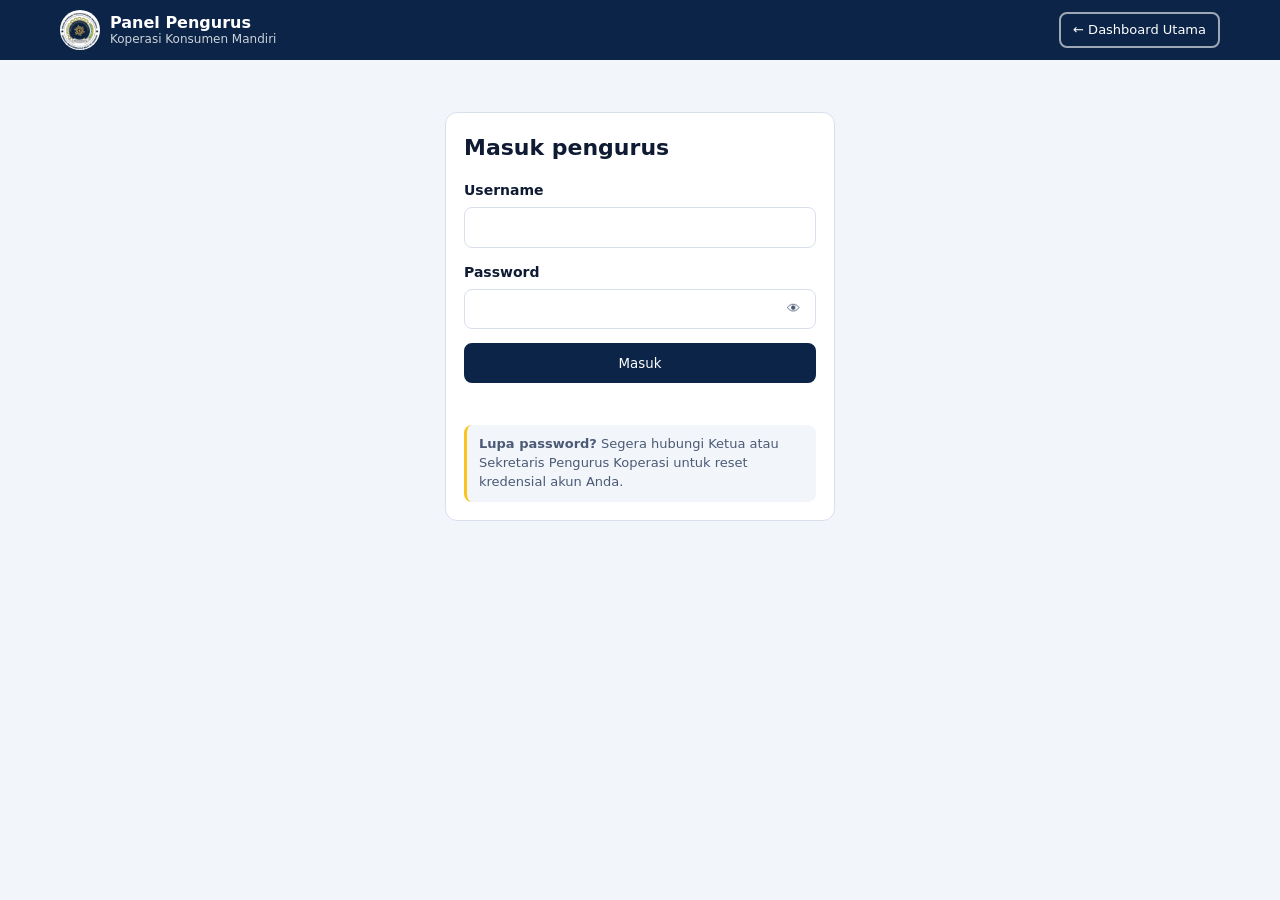
==== commit 1e867fc0: "Update admin.html" ====
--- a/admin.html
+++ b/admin.html
@@ -12,22 +12,22 @@
 *,*::before,*::after{box-sizing:inherit}
 body{margin:0;background:var(--surf);color:var(--ink);font:15px/1.5 system-ui,-apple-system,"Segoe UI",Roboto,sans-serif;padding-top:env(safe-area-inset-top,0px);padding-bottom:env(safe-area-inset-bottom,0px)}
 :focus-visible{outline:3px solid var(--acc);outline-offset:2px}
-.wrap{max-width:1120px;margin:0 auto;padding:0 16px}
+.wrap{max-width:1160px;margin:0 auto;padding:0 16px}
 header{background:var(--brand);color:#fff;position:sticky;top:0;z-index:10}
 .bar{display:flex;align-items:center;gap:8px;min-height:60px;flex-wrap:wrap;padding:6px 0}
 .lg{width:40px;height:40px;border-radius:50%;background:#fff var(--logo) center/contain no-repeat;flex:none}
 .bar b{flex:1;font-size:16px;line-height:1.2;min-width:140px}.bar small{display:block;font-weight:400;opacity:.8;font-size:12px}
-.btn{display:inline-flex;align-items:center;justify-content:center;gap:6px;min-height:42px;padding:0 16px;border-radius:8px;font:600 14px inherit;font-family:inherit;border:2px solid var(--navy);background:var(--navy);color:var(--on);cursor:pointer;text-decoration:none;white-space:nowrap}
-.btn.sm{min-height:34px;padding:0 10px;font-size:13px;border-width:1.5px;border-radius:6px}
+.btn{display:inline-flex;align-items:center;justify-content:center;gap:6px;min-height:40px;padding:0 15px;border-radius:8px;font:600 14px inherit;font-family:inherit;border:2px solid var(--navy);background:var(--navy);color:var(--on);cursor:pointer;text-decoration:none;white-space:nowrap}
+.btn.sm{min-height:32px;padding:0 10px;font-size:12.5px;border-width:1.5px;border-radius:6px}
 .btn.ok{background:var(--ok);border-color:var(--ok);color:#fff}
 .btn.bad{background:transparent;border-color:var(--bad);color:var(--bad)}
 .btn.alt{background:transparent;color:var(--navy)}
-.btn.ghost{background:transparent;border-color:rgba(255,255,255,.6);color:#fff;min-height:38px;padding:0 12px;font-size:13px}
+.btn.ghost{background:transparent;border-color:rgba(255,255,255,.6);color:#fff;min-height:36px;padding:0 12px;font-size:13px}
 .btn:disabled{opacity:.55;cursor:not-allowed}
 [hidden]{display:none!important}
-.card{background:var(--bg);border:1px solid var(--line);border-radius:12px;padding:18px}
+.card{background:var(--bg);border:1px solid var(--line);border-radius:12px;padding:18px;margin-bottom:16px}
 label{display:block;font-weight:600;font-size:14px;margin-bottom:6px}
-input[type=text],input[type=password],input[type=search],input[type=date],select,textarea{width:100%;min-height:42px;padding:9px 12px;border:1px solid var(--line);border-radius:8px;background:var(--bg);color:var(--ink);font:inherit}
+input[type=text],input[type=password],input[type=search],input[type=date],select,textarea{width:100%;min-height:40px;padding:8px 11px;border:1px solid var(--line);border-radius:8px;background:var(--bg);color:var(--ink);font:inherit}
 .pw-wrap{position:relative;display:flex;align-items:center}
 .pw-wrap input{padding-right:44px}
 .pw-eye{position:absolute;right:6px;background:none;border:0;color:var(--mute);cursor:pointer;width:34px;height:34px;display:grid;place-items:center;border-radius:6px}
@@ -37,7 +37,7 @@
 .msg{min-height:20px;font-size:14px;margin-top:10px;color:var(--bad)}
 #app{display:none;padding:20px 0 48px}
 .tools{display:flex;flex-wrap:wrap;gap:8px;align-items:center;margin-bottom:14px}
-.tab{min-height:40px;padding:0 14px;border-radius:999px;border:1px solid var(--line);background:var(--bg);color:var(--ink);font:600 14px inherit;font-family:inherit;cursor:pointer}
+.tab{min-height:38px;padding:0 14px;border-radius:999px;border:1px solid var(--line);background:var(--bg);color:var(--ink);font:600 13.5px inherit;font-family:inherit;cursor:pointer}
 .tab[aria-pressed=true]{background:var(--navy);border-color:var(--navy);color:var(--on)}
 .tab span{opacity:.75;font-weight:500;margin-left:4px}
 .search{flex:1;min-width:200px}
@@ -45,31 +45,35 @@
 .item h3{margin:0;font-size:17px}
 .meta{display:grid;gap:4px 16px;grid-template-columns:repeat(auto-fit,minmax(190px,1fr));font-size:14px;color:var(--mute)}
 .meta b{color:var(--ink);font-weight:600}
-.badge{display:inline-block;font-size:12px;font-weight:700;padding:3px 10px;border-radius:999px;background:var(--surf);border:1px solid var(--line);white-space:nowrap}
-.badge.pending{border-color:var(--acc);color:var(--ink);background:rgba(251,195,29,.15)}
-.badge.active{color:var(--ok);border-color:var(--ok);background:rgba(26,127,67,.08)}
-.badge.rejected{color:var(--bad);border-color:var(--bad);background:rgba(179,38,30,.08)}
+.badge{display:inline-block;font-size:11.5px;font-weight:700;padding:3px 9px;border-radius:999px;background:var(--surf);border:1px solid var(--line);white-space:nowrap}
+.badge.pending{border-color:var(--acc);color:var(--ink);background:rgba(251,195,29,.16)}
+.badge.active{color:var(--ok);border-color:var(--ok);background:rgba(26,127,67,.09)}
+.badge.rejected{color:var(--bad);border-color:var(--bad);background:rgba(179,38,30,.09)}
 .top{display:flex;justify-content:space-between;gap:10px;align-items:flex-start}
 .acts{display:flex;flex-wrap:wrap;gap:6px}
 .empty{text-align:center;color:var(--mute);padding:40px 0}
 #toast{position:fixed;left:50%;transform:translateX(-50%);bottom:calc(20px + env(safe-area-inset-bottom,0px));background:var(--brand);color:#fff;padding:12px 18px;border-radius:10px;display:none;max-width:90%;z-index:30;box-shadow:0 8px 24px rgba(0,0,0,.25)}
 .tbl-card{background:var(--bg);border:1px solid var(--line);border-radius:12px;overflow:hidden}
 .scroll{overflow-x:auto}
-table{width:100%;border-collapse:collapse;font-size:14px}
-th,td{text-align:left;padding:12px 12px;border-bottom:1px solid var(--line);vertical-align:top}
-th{background:var(--surf);color:var(--mute);font-weight:700;font-size:12px;text-transform:uppercase;letter-spacing:.04em;white-space:nowrap}
+table{width:100%;border-collapse:collapse;font-size:13.5px}
+th,td{text-align:left;padding:11px 10px;border-bottom:1px solid var(--line);vertical-align:top}
+th{background:var(--surf);color:var(--mute);font-weight:700;font-size:11.5px;text-transform:uppercase;letter-spacing:.04em;white-space:nowrap}
 tbody tr:hover{background:rgba(42,90,168,.04)}
 tbody tr:last-child td{border-bottom:0}
+.sub-row td{background:var(--surf);padding:12px 16px}
+.mini-tbl th{background:var(--bg);font-size:11px;padding:7px 8px}
+.mini-tbl td{padding:7px 8px;font-size:13px}
 .wa-link{color:var(--ok);font-weight:600;text-decoration:none}
 .wa-link:hover{text-decoration:underline}
 .sub-txt{display:block;font-size:12px;color:var(--mute);margin-top:2px}
+.bulk-inp{min-height:34px!important;padding:5px 8px!important;font-size:13px!important}
 .kpis{display:grid;gap:12px;grid-template-columns:repeat(auto-fit,minmax(160px,1fr));margin-bottom:16px}
 .kpi{background:var(--bg);border:1px solid var(--line);border-radius:12px;padding:14px}
 .kpi small{color:var(--mute);display:block;font-size:13px}.kpi b{font-size:20px;display:block;margin-top:4px}
 .thumb{width:72px;height:56px;border-radius:8px;object-fit:cover;background:var(--surf);flex:none}.row{display:flex;gap:12px;align-items:flex-start}
 .orow{display:grid;gap:8px;grid-template-columns:1fr 1fr;padding:10px 0;border-bottom:1px solid var(--line)}
 @media(min-width:700px){.orow{grid-template-columns:1.4fr 1fr 1fr 1fr auto}}
-.helper-note{font-size:13px;color:var(--mute);background:var(--surf);padding:10px 12px;border-radius:8px;border-left:3px solid var(--acc);margin:14px 0 0;line-height:1.45}
+.helper-note{font-size:13px;color:var(--mute);background:var(--surf);padding:10px 12px;border-radius:8px;border-left:3px solid var(--acc);margin:12px 0 0;line-height:1.45}
 .cred-box{background:var(--surf);border:1px dashed var(--navy2);border-radius:10px;padding:14px;font-family:ui-monospace,SFMono-Regular,Consolas,monospace;font-size:14px;white-space:pre-wrap;margin:12px 0;user-select:all}
 dialog{border:1px solid var(--line);border-radius:12px;background:var(--bg);color:var(--ink);padding:20px;max-width:410px;width:calc(100% - 32px)}
 dialog::backdrop{background:rgba(0,0,0,.55)}dialog h2{margin:0 0 14px;font-size:18px}
@@ -79,7 +83,7 @@
 <header><div class="wrap bar"><a href="index.html" style="display:flex;align-items:center;gap:10px;text-decoration:none;color:#fff;flex:1"><span class="lg" role="img" aria-label="Logo koperasi"></span><b>Panel Pengurus<small>Koperasi Konsumen Mandiri</small></b></a><a class="btn ghost" href="index.html">&larr; Dashboard Utama</a><button class="btn ghost" id="pwb" aria-label="Ganti password" hidden>Ganti Password</button><button class="btn ghost" id="out" hidden>Keluar</button></div></header>
 
 <main class="wrap">
- <form class="card" id="login" novalidate>
+ <form class="card" id="login" novalidate style="max-width:390px;margin:52px auto">
   <h1>Masuk pengurus</h1>
   <div class="f"><label for="u">Username</label><input id="u" type="text" autocomplete="username" autocapitalize="none" required></div>
   <div class="f"><label for="p">Password</label><div class="pw-wrap"><input id="p" type="password" autocomplete="current-password" required><button type="button" class="pw-eye" data-eye="p" aria-label="Tampilkan password">👁</button></div></div>
@@ -105,10 +109,12 @@
   </div>
   <div class="tools" id="tabs" role="group" aria-label="Filter status"></div>
   <div class="tools" id="stools">
-   <input class="search" id="q" type="search" placeholder="Cari nama, NIK, atau nomor registrasi" aria-label="Cari data">
+   <input class="search" id="q" type="search" placeholder="Cari nama, NIK, atau kode…" aria-label="Cari data">
+   <button class="btn ok" id="bulkb" type="button" hidden>+ Tambah / Upload CSV Anggota</button>
    <button class="btn alt" id="csvb" type="button" hidden>Unduh CSV</button>
    <button class="btn" id="rf" type="button">Muat ulang</button>
   </div>
+  <div id="bulkbox" hidden></div>
   <div id="list" aria-live="polite"></div>
  </section>
 </main>
@@ -140,11 +146,14 @@
 var API=window.KKM_API||'';
 var $=function(i){return document.getElementById(i)};
 function ss(k,v){try{if(v===undefined)return sessionStorage.getItem(k)||'';if(v===null)sessionStorage.removeItem(k);else sessionStorage.setItem(k,v)}catch(e){return ''}}
-var S={token:ss('kkm_t'),rows:[],tab:'pending',view:'dash',loans:[],inst:[],open:{}};
+var S={token:ss('kkm_t'),rows:[],tab:'pending',view:'dash',loans:[],inst:[],open:{},bulkRows:[],bulkDone:[]};
 var TABS=[['pending','Menunggu'],['active','Aktif'],['rejected','Ditolak'],['all','Semua']];
+var TARIF_POKOK=150000;
+
 function esc(s){return String(s==null?'':s).replace(/[&<>"']/g,function(c){return{'&':'&amp;','<':'&lt;','>':'&gt;','"':'&quot;',"'":'&#39;'}[c]})}
 function rp(n){return 'Rp '+Math.round(Number(n)||0).toLocaleString('id-ID')}
 function dt(s){if(!s)return '-';var d=new Date(s);return isNaN(d)?s:d.toLocaleDateString('id-ID',{day:'numeric',month:'short',year:'numeric'})}
+function today(){return new Date().toISOString().slice(0,10)}
 function waNum(p){var d=String(p||'').replace(/\D/g,'');if(!d)return '';if(d.indexOf('0')===0)d='62'+d.slice(1);return d}
 function toast(t){var e=$('toast');e.textContent=t;e.style.display='block';clearTimeout(toast.h);toast.h=setTimeout(function(){e.style.display='none'},3500)}
 function call(body){
@@ -166,6 +175,167 @@
   if(j.ok){S.token=j.token;ss('kkm_t',j.token);$('p').value='';show(false);load()}
   else $('lm').textContent=j.error||'Gagal masuk.';
  }).catch(function(err){$('lm').textContent=err.message||'Koneksi gagal.'}).then(function(){b.disabled=false});
+});
+
+/* ---- Perhitungan Lama Gabung & Simpanan Otomatis (Rp 150.000 / bulan) ---- */
+function calcTenure(joinStr){
+ var now=new Date();
+ var jd=joinStr?new Date(joinStr):now;
+ if(isNaN(jd.getTime()))jd=now;
+ var m=(now.getFullYear()-jd.getFullYear())*12+(now.getMonth()-jd.getMonth())+1;
+ if(m<1)m=1;
+ return{months:m,amount:m*TARIF_POKOK};
+}
+
+/* ---- Pendaftaran Massal / Upload CSV Anggota Lama & Baru ---- */
+$('bulkb').onclick=function(){
+ var box=$('bulkbox');
+ if(!box.hidden){box.hidden=true;return}
+ if(!S.bulkRows.length)S.bulkRows=[{full_name:'',nik:'',phone:'',address:'',joined_at:today(),savings_principal:TARIF_POKOK,auto:true}];
+ S.bulkDone=[];
+ renderBulk();
+ box.hidden=false;
+};
+function parseCSV(text){
+ var lines=text.replace(/\r\n/g,'\n').replace(/\r/g,'\n').split('\n').filter(function(l){return l.trim()});
+ if(!lines.length)return [];
+ var sep=lines[0].indexOf(';')>-1?';':',';
+ var splitLine=function(line){
+  var out=[],cur='',q=false;
+  for(var i=0;i<line.length;i++){
+   var ch=line[i];
+   if(ch==='"'){q=!q}else if(ch===sep&&!q){out.push(cur.trim());cur=''}else{cur+=ch}
+  }
+  out.push(cur.trim());
+  return out;
+ };
+ var first=splitLine(lines[0]).map(function(x){return x.toLowerCase()});
+ var hasHeader=first.some(function(h){return h.indexOf('nama')>-1||h.indexOf('nik')>-1});
+ var start=hasHeader?1:0;
+ var res=[];
+ for(var i=start;i<lines.length;i++){
+  var c=splitLine(lines[i]);
+  if(!c[0]&&!c[1])continue;
+  var jDate=(c[4]||today()).trim();
+  if(/^\d{2}\/\d{2}\/\d{4}$/.test(jDate)){var p=jDate.split('/');jDate=p[2]+'-'+p[1]+'-'+p[0]}
+  var calc=calcTenure(jDate);
+  var manSav=parseInt(String(c[5]||'').replace(/\D/g,''),10);
+  res.push({
+   full_name:c[0]||'',
+   nik:String(c[1]||'').replace(/\D/g,'').slice(0,16),
+   phone:c[2]||'',
+   address:c[3]||'',
+   joined_at:jDate,
+   savings_principal:(!isNaN(manSav)&&manSav>0)?manSav:calc.amount,
+   auto:!(!isNaN(manSav)&&manSav>0)
+  });
+ }
+ return res;
+}
+function renderBulk(){
+ var box=$('bulkbox');
+ var rowsHtml=S.bulkRows.map(function(r,i){
+  var c=calcTenure(r.joined_at);
+  var sav=r.auto?c.amount:r.savings_principal;
+  return '<tr>'+
+   '<td>'+(i+1)+'</td>'+
+   '<td><input class="bulk-inp" data-bi="'+i+'" data-bf="full_name" placeholder="Nama lengkap" value="'+esc(r.full_name)+'"></td>'+
+   '<td><input class="bulk-inp" data-bi="'+i+'" data-bf="nik" maxlength="16" inputmode="numeric" placeholder="16 digit NIK" value="'+esc(r.nik)+'"></td>'+
+   '<td><input class="bulk-inp" data-bi="'+i+'" data-bf="phone" placeholder="08..." value="'+esc(r.phone)+'"></td>'+
+   '<td><input class="bulk-inp" data-bi="'+i+'" data-bf="address" placeholder="Alamat domisili" value="'+esc(r.address)+'"></td>'+
+   '<td><input class="bulk-inp" type="date" data-bi="'+i+'" data-bf="joined_at" max="'+today()+'" value="'+esc(r.joined_at||today())+'"><span class="sub-txt">Lama: <b>'+c.months+' bln</b></span></td>'+
+   '<td><input class="bulk-inp" data-bi="'+i+'" data-bf="savings_principal" inputmode="numeric" value="'+Math.round(sav).toLocaleString('id-ID')+'"><span class="sub-txt">'+c.months+' × Rp 150.000</span></td>'+
+   '<td><button type="button" class="btn sm bad" data-bact="rm" data-bi="'+i+'">Hapus</button></td>'+
+  '</tr>';
+ }).join('');
+
+ var doneHtml='';
+ if(S.bulkDone.length){
+  doneHtml='<div style="margin-top:16px;padding:14px;border-radius:10px;background:rgba(26,127,67,.08);border:1px solid var(--ok)">'+
+   '<div style="display:flex;flex-wrap:wrap;justify-content:space-between;align-items:center;gap:8px;margin-bottom:10px">'+
+   '<strong style="color:var(--ok)">✓ '+S.bulkDone.length+' Anggota Berhasil Didaftarkan & Aktif!</strong>'+
+   '<button type="button" class="btn sm ok" data-bact="dlcred">Unduh Rekap Akun & Password (CSV)</button></div>'+
+   '<div class="scroll"><table class="mini-tbl"><thead><tr><th>Kode</th><th>Nama</th><th>Tgl Gabung</th><th>Simpanan</th><th>Password Awal</th><th>Kirim</th></tr></thead><tbody>'+
+   S.bulkDone.map(function(x){
+    var wn=waNum(x.phone);
+    var msg='Halo '+x.full_name+', akun Portal Anggota Koperasi Konsumen Mandiri Anda sudah aktif.\nNomor Anggota: '+x.member_code+'\nPassword: '+x.password;
+    return '<tr><td><b>'+esc(x.member_code)+'</b></td><td>'+esc(x.full_name)+'</td><td>'+dt(x.joined_at)+' ('+x.months+' bln)</td><td>'+rp(x.savings_principal)+'</td><td><code>'+esc(x.password)+'</code></td><td>'+(wn?'<a class="wa-link" target="_blank" rel="noopener" href="https://wa.me/'+wn+'?text='+encodeURIComponent(msg)+'">WhatsApp</a>':'-')+'</td></tr>';
+   }).join('')+'</tbody></table></div></div>';
+ }
+
+ box.innerHTML='<div class="card" style="border-color:var(--ok)">'+
+  '<div class="top" style="margin-bottom:10px"><div><h3 style="margin:0">Daftarkan Anggota Sekaligus (Anggota Lama / Upload CSV)</h3>'+
+  '<span class="sub-txt">Anggota langsung berstatus <b>Aktif</b> & mendapat akun login. Tarif simpanan pokok <b>Rp 150.000/bulan</b> otomatis dihitung dari tanggal mulai bergabung.</span></div>'+
+  '<button type="button" class="btn sm alt" data-bact="close">Tutup</button></div>'+
+  '<div class="tools" style="margin-bottom:12px">'+
+   '<label class="btn sm alt" style="margin:0;cursor:pointer">📂 Pilih File CSV<input type="file" id="bcsv" accept=".csv,text/csv" hidden></label>'+
+   '<button type="button" class="btn sm alt" data-bact="tpl">Unduh Template CSV</button>'+
+   '<button type="button" class="btn sm alt" data-bact="add">+ Tambah Baris</button>'+
+  '</div>'+
+  '<div class="scroll"><table><thead><tr><th style="width:34px">#</th><th>Nama Lengkap *</th><th>NIK (16 digit) *</th><th>No. HP / WA</th><th>Alamat</th><th>Tgl Mulai Anggota</th><th>Total Simpanan (Rp)</th><th></th></tr></thead><tbody>'+rowsHtml+'</tbody></table></div>'+
+  '<div class="acts" style="margin-top:14px"><button type="button" class="btn ok" data-bact="save">Daftarkan Semua Anggota ('+S.bulkRows.length+')</button></div>'+
+  '<div class="msg" id="bmsg" role="status"></div>'+doneHtml+
+ '</div>';
+}
+$('bulkbox').addEventListener('change',function(e){
+ if(e.target.id==='bcsv'&&e.target.files[0]){
+  var fr=new FileReader();
+  fr.onload=function(){
+   var parsed=parseCSV(String(fr.result||''));
+   if(!parsed.length){toast('File CSV kosong atau format tidak terbaca.');return}
+   S.bulkRows=parsed;renderBulk();toast(parsed.length+' baris dimuat dari CSV.');
+  };
+  fr.readAsText(e.target.files[0]);
+ }
+});
+$('bulkbox').addEventListener('input',function(e){
+ var idx=e.target.dataset.bi,fld=e.target.dataset.bf;
+ if(idx===undefined||!fld)return;
+ var row=S.bulkRows[idx];
+ if(!row)return;
+ if(fld==='savings_principal'){
+  var num=parseInt(e.target.value.replace(/\D/g,''),10)||0;
+  row.savings_principal=num;row.auto=false;
+  e.target.value=num?num.toLocaleString('id-ID'):'';
+ }else if(fld==='joined_at'){
+  row.joined_at=e.target.value;row.auto=true;
+  renderBulk();
+ }else{
+  row[fld]=fld==='nik'?e.target.value.replace(/\D/g,''):e.target.value;
+ }
+});
+$('bulkbox').addEventListener('click',function(e){
+ var b=e.target.closest('[data-bact]');if(!b)return;
+ var act=b.dataset.bact;
+ if(act==='close'){$('bulkbox').hidden=true;return}
+ if(act==='add'){S.bulkRows.push({full_name:'',nik:'',phone:'',address:'',joined_at:today(),savings_principal:TARIF_POKOK,auto:true});renderBulk();return}
+ if(act==='rm'){S.bulkRows.splice(Number(b.dataset.bi),1);if(!S.bulkRows.length)S.bulkRows.push({full_name:'',nik:'',phone:'',address:'',joined_at:today(),savings_principal:TARIF_POKOK,auto:true});renderBulk();return}
+ if(act==='tpl'){
+  var tpl='Nama_Lengkap,NIK,No_HP,Alamat,Tanggal_Mulai_Anggota,Simpanan_Manual_Opsional\n"Budi Santoso","3216010101900001","081234567890","Cikarang Pusat","2026-01-10",""\n';
+  var a=document.createElement('a');a.href=URL.createObjectURL(new Blob(['\uFEFF'+tpl],{type:'text/csv;charset=utf-8'}));a.download='template-import-anggota-kkm.csv';document.body.appendChild(a);a.click();a.remove();return;
+ }
+ if(act==='dlcred'){
+  var head=['Kode_Anggota','Nama_Lengkap','NIK','No_HP','Tanggal_Gabung','Lama_Bulan','Total_Simpanan','Password_Awal'];
+  var lines=[head.join(',')].concat(S.bulkDone.map(function(x){
+   return [x.member_code,x.full_name,x.nik,x.phone,x.joined_at,x.months,x.savings_principal,x.password].map(function(v){return '"'+String(v==null?'':v).replace(/"/g,'""')+'"'}).join(',');
+  }));
+  var a2=document.createElement('a');a2.href=URL.createObjectURL(new Blob(['\uFEFF'+lines.join('\n')],{type:'text/csv;charset=utf-8'}));a2.download='akun-anggota-baru-kkm.csv';document.body.appendChild(a2);a2.click();a2.remove();return;
+ }
+ if(act==='save'){
+  var valid=S.bulkRows.filter(function(r){return r.full_name.trim()||r.nik.trim()});
+  if(!valid.length){$('bmsg').textContent='Isi minimal 1 baris data anggota.';return}
+  b.disabled=true;$('bmsg').style.color='var(--mute)';$('bmsg').textContent='Mendaftarkan '+valid.length+' anggota…';
+  call({action:'bulk_register',token:S.token,members:valid}).then(function(j){
+   b.disabled=false;
+   if(j.expired){logout(j.error);return}
+   if(!j.ok){$('bmsg').style.color='var(--bad)';$('bmsg').textContent=j.error||'Gagal mendaftarkan.';return}
+   S.bulkDone=j.created||[];
+   if(S.bulkDone.length){S.bulkRows=[{full_name:'',nik:'',phone:'',address:'',joined_at:today(),savings_principal:TARIF_POKOK,auto:true}];S.tab='active';loadM()}
+   renderBulk();
+   $('bmsg').style.color=j.skipped&&j.skipped.length?'var(--bad)':'var(--ok)';
+   $('bmsg').textContent=(j.skipped&&j.skipped.length)?'Catatan dilewati: '+j.skipped.join('; '):'Semua anggota berhasil didaftarkan.';
+  }).catch(function(){b.disabled=false;$('bmsg').style.color='var(--bad)';$('bmsg').textContent='Koneksi gagal.'});
+ }
 });
 
 /* ---- Daftar Anggota (Format Tabel Rapi + Aksi) ---- */
@@ -247,16 +417,17 @@
 function load(){
  var c=S.view==='members'||S.view==='loans';
  $('tabs').style.display=$('stools').style.display=c?'':'none';
- $('csvb').hidden=S.view!=='members';
+ $('csvb').hidden=$('bulkb').hidden=S.view!=='members';
+ if(S.view!=='members')$('bulkbox').hidden=true;
  ({members:loadM,loans:loadL,dash:loadD,news:loadN,reports:loadR,profile:loadP})[S.view]();
 }
 $('views').onclick=function(e){var b=e.target.closest('[data-v]');if(!b)return;S.view=b.dataset.v;S.tab='pending';$('q').value='';[].forEach.call($('views').children,function(x){x.setAttribute('aria-pressed',x===b)});load()};
 
-/* ---- Pinjaman ---- */
+/* ---- Pinjaman (Tampilan Tabel Ringkas Seperti Daftar Anggota) ---- */
 var LT=[['pending','Menunggu'],['approved','Berjalan'],['paid_off','Lunas'],['rejected','Ditolak'],['all','Semua']];
 var LL={pending:'Menunggu',approved:'Berjalan',rejected:'Ditolak',paid_off:'Lunas'},IL={paid:'Lunas',overdue:'Jatuh tempo',unpaid:'Belum bayar'};
 function loadL(){
- $('list').innerHTML='<p class="empty">Memuat…</p>';
+ $('list').innerHTML='<p class="empty">Memuat data pinjaman…</p>';
  call({action:'loans',token:S.token}).then(function(j){
   if(j.expired){logout(j.error);return}
   if(!j.ok){$('list').innerHTML='<p class="empty">'+esc(j.error)+'</p>';return}
@@ -267,17 +438,42 @@
  var n=function(k){return k==='all'?S.loans.length:S.loans.filter(function(l){return l.status===k}).length};
  $('tabs').innerHTML=LT.map(function(t){return '<button class="tab" type="button" data-t="'+t[0]+'" aria-pressed="'+(S.tab===t[0])+'">'+t[1]+'<span>'+n(t[0])+'</span></button>'}).join('');
  var q=$('q').value.toLowerCase().trim();
- var rows=S.loans.filter(function(l){return (S.tab==='all'||l.status===S.tab)&&(!q||(l.loan_code+' '+l.name+' '+l.member_code).toLowerCase().indexOf(q)>-1)});
- if(!rows.length){$('list').innerHTML='<p class="empty">Tidak ada data.</p>';return}
- $('list').innerHTML=rows.map(function(l){
+ var rows=S.loans.filter(function(l){return (S.tab==='all'||l.status===S.tab)&&(!q||(l.loan_code+' '+l.name+' '+l.member_code+' '+l.purpose).toLowerCase().indexOf(q)>-1)});
+ if(!rows.length){$('list').innerHTML='<p class="empty">Tidak ada data pinjaman pada kategori ini.</p>';return}
+
+ var body=rows.map(function(l,idx){
   var I=S.inst.filter(function(i){return i.loan_code===l.loan_code}),o=S.open[l.loan_code],c=esc(l.loan_code);
   var left=I.reduce(function(a,i){return a+(i.status==='paid'?0:i.total_due-i.paid_amount)},0);
-  var acts=l.status==='pending'?'<div class="acts"><button class="btn sm ok" data-l="lok" data-r="'+c+'">Setujui</button><button class="btn sm bad" data-l="lno" data-r="'+c+'">Tolak</button></div>':(I.length?'<div class="acts"><button class="btn sm alt" data-l="open" data-r="'+c+'">'+(o?'Tutup cicilan':'Lihat cicilan')+'</button></div>':'');
-  var tbl=o?'<div class="scroll"><table><thead><tr><th>#</th><th>Jatuh tempo</th><th>Tagihan</th><th>Status</th><th></th></tr></thead><tbody>'+I.map(function(i){
-   return '<tr><td>'+i.installment_no+'</td><td>'+dt(i.due_date)+'</td><td>'+rp(i.total_due)+'</td><td>'+IL[i.status]+'</td><td>'+(i.status!=='paid'&&l.status==='approved'?'<button class="btn sm ok" data-l="pay" data-r="'+c+'" data-n="'+i.installment_no+'">Konfirmasi bayar</button>':'')+'</td></tr>'}).join('')+'</tbody></table></div>':'';
-  return '<article class="item"><div class="top"><div><h3>'+esc(l.name)+'</h3><span style="font-size:13px;color:var(--mute)">'+c+' · '+esc(l.member_code)+'</span></div><span class="badge '+(l.status==='approved'?'active':l.status==='rejected'?'rejected':l.status==='pending'?'pending':'')+'">'+esc(LL[l.status]||l.status)+'</span></div>'+
-  '<div class="meta"><div>Pokok pinjaman<br><b>'+rp(l.amount_requested)+'</b></div><div>Tenor<br><b>'+l.tenor_months+' bulan</b></div><div>Jasa<br><b>'+l.interest_rate_pct+'% / bulan</b></div><div>Diajukan<br><b>'+dt(l.submitted_at)+'</b></div>'+(I.length?'<div>Sisa tagihan<br><b>'+rp(left)+'</b></div>':'')+'</div>'+
-  '<div class="meta"><div style="grid-column:1/-1">Tujuan<br><b>'+esc(l.purpose)+'</b></div></div>'+acts+tbl+'</article>'}).join('');
+  var acts=l.status==='pending'
+   ?'<div class="acts"><button class="btn sm ok" data-l="lok" data-r="'+c+'">Setujui</button><button class="btn sm bad" data-l="lno" data-r="'+c+'">Tolak</button></div>'
+   :(I.length?'<div class="acts"><button class="btn sm alt" data-l="open" data-r="'+c+'">'+(o?'Tutup Cicilan':'Lihat Cicilan ('+I.length+')')+'</button></div>':'<span class="sub-txt">—</span>');
+
+  var mainRow='<tr>'+
+   '<td><b>'+(idx+1)+'</b></td>'+
+   '<td><b>'+c+'</b><span class="sub-txt">'+dt(l.submitted_at)+'</span></td>'+
+   '<td><b>'+esc(l.name)+'</b><span class="sub-txt">Kode: '+esc(l.member_code)+'</span></td>'+
+   '<td><b>'+rp(l.amount_requested)+'</b><span class="sub-txt">'+l.tenor_months+' bln · Jasa '+l.interest_rate_pct+'%/bln</span></td>'+
+   '<td>'+esc(l.purpose)+'</td>'+
+   '<td>'+(I.length?'<b>'+rp(left)+'</b>':'<span class="sub-txt">Belum dijadwalkan</span>')+'</td>'+
+   '<td><span class="badge '+(l.status==='approved'?'active':l.status==='rejected'?'rejected':l.status==='pending'?'pending':'')+'">'+esc(LL[l.status]||l.status)+'</span></td>'+
+   '<td>'+acts+'</td>'+
+  '</tr>';
+
+  if(!o)return mainRow;
+  var subRow='<tr class="sub-row"><td colspan="8">'+
+   '<div style="font-weight:700;margin-bottom:8px;font-size:13px">Jadwal Cicilan — '+esc(l.name)+' ('+c+')</div>'+
+   '<div class="scroll"><table class="mini-tbl"><thead><tr><th>Ke-</th><th>Jatuh Tempo</th><th>Tagihan</th><th>Status</th><th>Konfirmasi Pembayaran</th></tr></thead><tbody>'+
+   I.map(function(i){
+    return '<tr><td>'+i.installment_no+'</td><td>'+dt(i.due_date)+'</td><td><b>'+rp(i.total_due)+'</b></td><td>'+IL[i.status]+'</td><td>'+
+     (i.status!=='paid'&&l.status==='approved'?'<button class="btn sm ok" data-l="pay" data-r="'+c+'" data-n="'+i.installment_no+'">Konfirmasi Bayar</button>':'✓')+
+    '</td></tr>';
+   }).join('')+'</tbody></table></div></td></tr>';
+  return mainRow+subRow;
+ }).join('');
+
+ $('list').innerHTML='<div class="tbl-card"><div class="scroll"><table><thead><tr>'+
+  '<th style="width:40px">No</th><th>Kode & Tgl</th><th>Anggota</th><th>Pokok & Tenor</th><th>Tujuan Pinjaman</th><th>Sisa Tagihan</th><th>Status</th><th>Aksi Pengurus</th>'+
+ '</tr></thead><tbody>'+body+'</tbody></table></div></div>';
 }
 $('list').addEventListener('click',function(e){
  var b=e.target.closest('[data-l]');if(!b)return;var k=b.dataset.l,r=b.dataset.r;
@@ -309,7 +505,6 @@
 $('cred-close').onclick=function(){$('cred').close()};
 
 var UN={barang_kemasan:'Barang & Makanan Kemasan',makanan_jadi:'Makanan Jadi',konsolidasi:'Konsolidasi'};
-function today(){return new Date().toISOString().slice(0,10)}
 function img(id,w){return 'https://drive.google.com/thumbnail?id='+id+'&sz=w'+(w||400)}
 function fld(id,l,v,t){return '<div class="f"><label for="'+id+'">'+l+'</label><input id="'+id+'" type="'+(t||'text')+'" value="'+esc(v)+'"></div>'}
 function area(id,l,v,r){return '<div class="f"><label for="'+id+'">'+l+'</label><textarea id="'+id+'" rows="'+(r||3)+'">'+esc(v)+'</textarea></div>'}
@@ -359,7 +554,7 @@
  '<div class="f"><label for="rp-f">Berkas PDF (maks. 10 MB)</label><input id="rp-f" type="file" accept="application/pdf"></div><button class="btn" type="submit">Unggah</button><div class="msg" id="rp-m" role="status"></div></form>';
  $('list').innerHTML=f+(S.reps.length?S.reps.map(function(r){return '<article class="item"><div class="top"><div><h3>'+esc(r.title)+'</h3><span style="font-size:13px;color:var(--mute)">'+esc(r.period_label)+' · '+esc(UN[r.business_unit]||r.business_unit)+' · '+dt(r.published_at)+' · '+r.file_size_kb+' KB</span></div></div><div class="meta"><div>Omzet kemasan<br><b>'+rp(r.packaged_goods_sales)+'</b></div><div>Omzet makanan jadi<br><b>'+rp(r.ready_meals_sales)+'</b></div></div>'+(r.summary?'<div style="font-size:14px;color:var(--mute)">'+esc(r.summary)+'</div>':'')+'<div class="acts"><button class="btn sm alt" data-p="dl" data-r="'+esc(r.report_code)+'">Unduh PDF</button><button class="btn sm bad" data-p="del" data-r="'+esc(r.report_code)+'">Hapus</button></div></article>'}).join(''):'<p class="empty">Belum ada laporan.</p>');
 }
-function orow(o){o=o||{};return '<div class="orow"><input type="text" placeholder="Nama lengkap" value="'+esc(o.full_name)+'" aria-label="Nama"><input type="text" placeholder="Jabatan" value="'+esc(o.position)+'" aria-label="Jabatan"><select aria-label="Kelompok"><option value="pengurus"'+(o.group_type==='pengawas'?'':' selected')+'>Pengurus</option><option value="pengawas"'+(o.group_type==='pengawas'?' selected':'')+'>Pengawas</option></select><input type="text" placeholder="Periode (2026–2029)" value="'+esc(o.period_label)+'" aria-label="Periode"><button class="btn bad" type="button" data-o="rm" style="min-height:42px;padding:0 12px">Hapus</button></div>'}
+function orow(o){o=o||{};return '<div class="orow"><input type="text" placeholder="Nama lengkap" value="'+esc(o.full_name)+'" aria-label="Nama"><input type="text" placeholder="Jabatan" value="'+esc(o.position)+'" aria-label="Jabatan"><select aria-label="Kelompok"><option value="pengurus"'+(o.group_type==='pengawas'?'':' selected')+'>Pengurus</option><option value="pengawas"'+(o.group_type==='pengawas'?' selected':'')+'>Pengawas</option></select><input type="text" placeholder="Periode (2026–2029)" value="'+esc(o.period_label)+'" aria-label="Periode"><button class="btn bad" type="button" data-o="rm" style="min-height:40px;padding:0 12px">Hapus</button></div>'}
 function loadP(){
  $('list').innerHTML='<p class="empty">Memuat…</p>';
  fetch(API+'?action=public').then(function(r){return r.json()}).then(function(j){
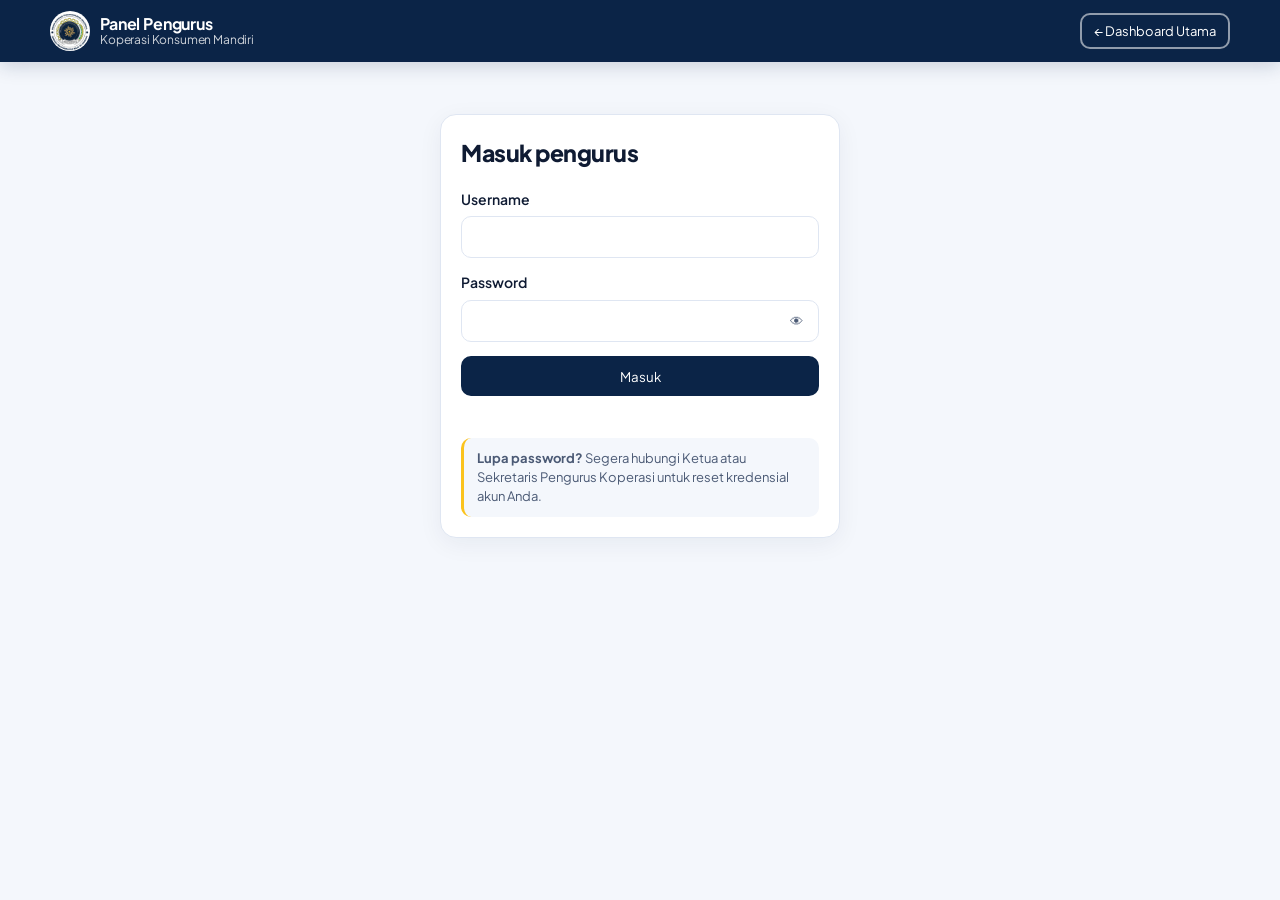
==== commit 273e1f76: "Update admin.html" ====
--- a/admin.html
+++ b/admin.html
@@ -6,84 +6,89 @@
 <meta name="robots" content="noindex,nofollow">
 <meta name="theme-color" content="#0b2447">
 <title>Panel Pengurus — Koperasi Konsumen Mandiri</title>
+<link rel="preconnect" href="https://fonts.googleapis.com">
+<link rel="preconnect" href="https://fonts.gstatic.com" crossorigin>
+<link href="https://fonts.googleapis.com/css2?family=Plus+Jakarta+Sans:wght@400;500;600;700;800&display=swap" rel="stylesheet">
 <style>
-:root{--bg:#fff;--surf:#f2f5fa;--ink:#0f1b33;--mute:#4b5a75;--brand:#0b2447;--navy:#0b2447;--navy2:#2a5aa8;--on:#fff;--line:#d9e0ec;--acc:#fbc31d;--ok:#1a7f43;--bad:#b3261e;--logo:url(logo.png);box-sizing:border-box}
-@media (prefers-color-scheme:dark){:root{--bg:#07142a;--surf:#0e2140;--ink:#e8edf7;--mute:#9fb0cc;--navy:#2f5fb3;--navy2:#6c9be6;--line:#22385c;--ok:#4fd38a;--bad:#ff8a7a}}
+:root{--bg:#fff;--surf:#f4f7fc;--ink:#0f1b33;--mute:#4b5a75;--brand:#0b2447;--navy:#0b2447;--navy2:#2557a7;--on:#fff;--line:#dfe6f2;--acc:#fbc31d;--ok:#15803d;--bad:#b91c1c;--logo:url(logo.png);--sh:0 6px 24px rgba(11,36,71,.06);box-sizing:border-box}
+@media (prefers-color-scheme:dark){:root{--bg:#07142a;--surf:#0d1f3d;--ink:#eef3fb;--mute:#9bb0cf;--navy:#2f5fb3;--navy2:#6ea0f0;--line:#1e3559;--ok:#4ade80;--bad:#ff8a7a;--sh:0 8px 28px rgba(0,0,0,.35)}}
 *,*::before,*::after{box-sizing:inherit}
-body{margin:0;background:var(--surf);color:var(--ink);font:15px/1.5 system-ui,-apple-system,"Segoe UI",Roboto,sans-serif;padding-top:env(safe-area-inset-top,0px);padding-bottom:env(safe-area-inset-bottom,0px)}
+body{margin:0;background:var(--surf);color:var(--ink);font:15px/1.55 "Plus Jakarta Sans",system-ui,-apple-system,"Segoe UI",sans-serif;font-variant-numeric:tabular-nums;-webkit-font-smoothing:antialiased;padding-top:env(safe-area-inset-top,0px);padding-bottom:env(safe-area-inset-bottom,0px)}
 :focus-visible{outline:3px solid var(--acc);outline-offset:2px}
-.wrap{max-width:1160px;margin:0 auto;padding:0 16px}
-header{background:var(--brand);color:#fff;position:sticky;top:0;z-index:10}
-.bar{display:flex;align-items:center;gap:8px;min-height:60px;flex-wrap:wrap;padding:6px 0}
+.wrap{max-width:1180px;margin:0 auto;padding:0 16px}
+header{background:var(--brand);color:#fff;position:sticky;top:0;z-index:10;box-shadow:0 4px 18px rgba(11,36,71,.18)}
+.bar{display:flex;align-items:center;gap:8px;min-height:62px;flex-wrap:wrap;padding:6px 0}
 .lg{width:40px;height:40px;border-radius:50%;background:#fff var(--logo) center/contain no-repeat;flex:none}
-.bar b{flex:1;font-size:16px;line-height:1.2;min-width:140px}.bar small{display:block;font-weight:400;opacity:.8;font-size:12px}
-.btn{display:inline-flex;align-items:center;justify-content:center;gap:6px;min-height:40px;padding:0 15px;border-radius:8px;font:600 14px inherit;font-family:inherit;border:2px solid var(--navy);background:var(--navy);color:var(--on);cursor:pointer;text-decoration:none;white-space:nowrap}
-.btn.sm{min-height:32px;padding:0 10px;font-size:12.5px;border-width:1.5px;border-radius:6px}
+.bar b{flex:1;font-size:16px;font-weight:700;line-height:1.2;min-width:140px;letter-spacing:-.01em}.bar small{display:block;font-weight:400;opacity:.8;font-size:12px}
+.btn{display:inline-flex;align-items:center;justify-content:center;gap:6px;min-height:40px;padding:0 15px;border-radius:10px;font:600 14px inherit;font-family:inherit;border:2px solid var(--navy);background:var(--navy);color:var(--on);cursor:pointer;text-decoration:none;white-space:nowrap;transition:transform .12s,box-shadow .15s}
+.btn:hover{transform:translateY(-1px);box-shadow:0 5px 14px rgba(11,36,71,.15)}
+.btn.sm{min-height:32px;padding:0 10px;font-size:12.5px;border-width:1.5px;border-radius:7px}
 .btn.ok{background:var(--ok);border-color:var(--ok);color:#fff}
 .btn.bad{background:transparent;border-color:var(--bad);color:var(--bad)}
 .btn.alt{background:transparent;color:var(--navy)}
-.btn.ghost{background:transparent;border-color:rgba(255,255,255,.6);color:#fff;min-height:36px;padding:0 12px;font-size:13px}
-.btn:disabled{opacity:.55;cursor:not-allowed}
+.btn.ghost{background:transparent;border-color:rgba(255,255,255,.55);color:#fff;min-height:36px;padding:0 12px;font-size:13px}
+.btn:disabled{opacity:.55;cursor:not-allowed;transform:none}
 [hidden]{display:none!important}
-.card{background:var(--bg);border:1px solid var(--line);border-radius:12px;padding:18px;margin-bottom:16px}
+.card{background:var(--bg);border:1px solid var(--line);border-radius:16px;padding:20px;margin-bottom:16px;box-shadow:var(--sh)}
 label{display:block;font-weight:600;font-size:14px;margin-bottom:6px}
-input[type=text],input[type=password],input[type=search],input[type=date],select,textarea{width:100%;min-height:40px;padding:8px 11px;border:1px solid var(--line);border-radius:8px;background:var(--bg);color:var(--ink);font:inherit}
+input[type=text],input[type=password],input[type=search],input[type=date],select,textarea{width:100%;min-height:42px;padding:8px 12px;border:1px solid var(--line);border-radius:10px;background:var(--bg);color:var(--ink);font:inherit;transition:border-color .15s,box-shadow .15s}
+input:focus,select:focus,textarea:focus{border-color:var(--navy2);box-shadow:0 0 0 3px rgba(37,87,167,.12);outline:none}
 .pw-wrap{position:relative;display:flex;align-items:center}
 .pw-wrap input{padding-right:44px}
-.pw-eye{position:absolute;right:6px;background:none;border:0;color:var(--mute);cursor:pointer;width:34px;height:34px;display:grid;place-items:center;border-radius:6px}
+.pw-eye{position:absolute;right:6px;background:none;border:0;color:var(--mute);cursor:pointer;width:34px;height:34px;display:grid;place-items:center;border-radius:8px}
 .pw-eye:hover{color:var(--ink);background:var(--surf)}
-#login{max-width:390px;margin:52px auto}
-#login h1{font-size:22px;margin:0 0 16px}.f{margin-bottom:14px}
-.msg{min-height:20px;font-size:14px;margin-top:10px;color:var(--bad)}
-#app{display:none;padding:20px 0 48px}
+#login{max-width:400px;margin:52px auto}
+#login h1{font-size:23px;font-weight:800;letter-spacing:-.02em;margin:0 0 18px}.f{margin-bottom:14px}
+.msg{min-height:20px;font-size:14px;margin-top:10px;color:var(--bad);font-weight:500}
+#app{display:none;padding:22px 0 52px}
 .tools{display:flex;flex-wrap:wrap;gap:8px;align-items:center;margin-bottom:14px}
-.tab{min-height:38px;padding:0 14px;border-radius:999px;border:1px solid var(--line);background:var(--bg);color:var(--ink);font:600 13.5px inherit;font-family:inherit;cursor:pointer}
-.tab[aria-pressed=true]{background:var(--navy);border-color:var(--navy);color:var(--on)}
-.tab span{opacity:.75;font-weight:500;margin-left:4px}
+.tab{min-height:38px;padding:0 15px;border-radius:999px;border:1px solid var(--line);background:var(--bg);color:var(--ink);font:600 13.5px inherit;font-family:inherit;cursor:pointer;transition:background .15s,border-color .15s}
+.tab[aria-pressed=true]{background:var(--navy);border-color:var(--navy);color:var(--on);box-shadow:0 4px 12px rgba(11,36,71,.18)}
+.tab span{opacity:.8;font-weight:600;margin-left:5px}
 .search{flex:1;min-width:200px}
-.item{background:var(--bg);border:1px solid var(--line);border-radius:12px;padding:16px;margin-bottom:12px;display:grid;gap:10px}
-.item h3{margin:0;font-size:17px}
-.meta{display:grid;gap:4px 16px;grid-template-columns:repeat(auto-fit,minmax(190px,1fr));font-size:14px;color:var(--mute)}
+.item{background:var(--bg);border:1px solid var(--line);border-radius:14px;padding:18px;margin-bottom:12px;display:grid;gap:10px;box-shadow:var(--sh)}
+.item h3{margin:0;font-size:17px;font-weight:700}
+.meta{display:grid;gap:6px 16px;grid-template-columns:repeat(auto-fit,minmax(190px,1fr));font-size:14px;color:var(--mute)}
 .meta b{color:var(--ink);font-weight:600}
-.badge{display:inline-block;font-size:11.5px;font-weight:700;padding:3px 9px;border-radius:999px;background:var(--surf);border:1px solid var(--line);white-space:nowrap}
+.badge{display:inline-block;font-size:11.5px;font-weight:700;padding:3px 10px;border-radius:999px;background:var(--surf);border:1px solid var(--line);white-space:nowrap}
 .badge.pending{border-color:var(--acc);color:var(--ink);background:rgba(251,195,29,.16)}
-.badge.active{color:var(--ok);border-color:var(--ok);background:rgba(26,127,67,.09)}
-.badge.rejected{color:var(--bad);border-color:var(--bad);background:rgba(179,38,30,.09)}
+.badge.active{color:var(--ok);border-color:var(--ok);background:rgba(21,128,61,.09)}
+.badge.rejected{color:var(--bad);border-color:var(--bad);background:rgba(185,28,28,.09)}
 .top{display:flex;justify-content:space-between;gap:10px;align-items:flex-start}
 .acts{display:flex;flex-wrap:wrap;gap:6px}
 .empty{text-align:center;color:var(--mute);padding:40px 0}
 #toast{position:fixed;left:50%;transform:translateX(-50%);bottom:calc(20px + env(safe-area-inset-bottom,0px));background:var(--brand);color:#fff;padding:12px 18px;border-radius:10px;display:none;max-width:90%;z-index:30;box-shadow:0 8px 24px rgba(0,0,0,.25)}
-.tbl-card{background:var(--bg);border:1px solid var(--line);border-radius:12px;overflow:hidden}
+.tbl-card{background:var(--bg);border:1px solid var(--line);border-radius:16px;overflow:hidden;box-shadow:var(--sh)}
 .scroll{overflow-x:auto}
 table{width:100%;border-collapse:collapse;font-size:13.5px}
-th,td{text-align:left;padding:11px 10px;border-bottom:1px solid var(--line);vertical-align:top}
+th,td{text-align:left;padding:12px 11px;border-bottom:1px solid var(--line);vertical-align:top}
 th{background:var(--surf);color:var(--mute);font-weight:700;font-size:11.5px;text-transform:uppercase;letter-spacing:.04em;white-space:nowrap}
-tbody tr:hover{background:rgba(42,90,168,.04)}
+tbody tr:hover{background:rgba(37,87,167,.04)}
 tbody tr:last-child td{border-bottom:0}
-.sub-row td{background:var(--surf);padding:12px 16px}
+.sub-row td{background:var(--surf);padding:14px 16px}
 .mini-tbl th{background:var(--bg);font-size:11px;padding:7px 8px}
 .mini-tbl td{padding:7px 8px;font-size:13px}
 .wa-link{color:var(--ok);font-weight:600;text-decoration:none}
 .wa-link:hover{text-decoration:underline}
 .sub-txt{display:block;font-size:12px;color:var(--mute);margin-top:2px}
-.bulk-inp{min-height:34px!important;padding:5px 8px!important;font-size:13px!important}
-.kpis{display:grid;gap:12px;grid-template-columns:repeat(auto-fit,minmax(160px,1fr));margin-bottom:16px}
-.kpi{background:var(--bg);border:1px solid var(--line);border-radius:12px;padding:14px}
-.kpi small{color:var(--mute);display:block;font-size:13px}.kpi b{font-size:20px;display:block;margin-top:4px}
-.thumb{width:72px;height:56px;border-radius:8px;object-fit:cover;background:var(--surf);flex:none}.row{display:flex;gap:12px;align-items:flex-start}
+.bulk-inp{min-height:34px!important;padding:5px 8px!important;font-size:13px!important;border-radius:7px!important}
+.kpis{display:grid;gap:12px;grid-template-columns:repeat(auto-fit,minmax(175px,1fr));margin-bottom:18px}
+.kpi{background:var(--bg);border:1px solid var(--line);border-radius:14px;padding:16px;box-shadow:var(--sh)}
+.kpi small{color:var(--mute);display:block;font-size:13px;font-weight:500}.kpi b{font-size:21px;font-weight:800;letter-spacing:-.02em;display:block;margin-top:4px}
+.thumb{width:72px;height:56px;border-radius:10px;object-fit:cover;background:var(--surf);flex:none}.row{display:flex;gap:12px;align-items:flex-start}
 .orow{display:grid;gap:8px;grid-template-columns:1fr 1fr;padding:10px 0;border-bottom:1px solid var(--line)}
 @media(min-width:700px){.orow{grid-template-columns:1.4fr 1fr 1fr 1fr auto}}
-.helper-note{font-size:13px;color:var(--mute);background:var(--surf);padding:10px 12px;border-radius:8px;border-left:3px solid var(--acc);margin:12px 0 0;line-height:1.45}
-.cred-box{background:var(--surf);border:1px dashed var(--navy2);border-radius:10px;padding:14px;font-family:ui-monospace,SFMono-Regular,Consolas,monospace;font-size:14px;white-space:pre-wrap;margin:12px 0;user-select:all}
-dialog{border:1px solid var(--line);border-radius:12px;background:var(--bg);color:var(--ink);padding:20px;max-width:410px;width:calc(100% - 32px)}
-dialog::backdrop{background:rgba(0,0,0,.55)}dialog h2{margin:0 0 14px;font-size:18px}
+.helper-note{font-size:13px;color:var(--mute);background:var(--surf);padding:11px 13px;border-radius:10px;border-left:3px solid var(--acc);margin:12px 0 0;line-height:1.45}
+.cred-box{background:var(--surf);border:1px dashed var(--navy2);border-radius:12px;padding:14px;font-family:ui-monospace,SFMono-Regular,Consolas,monospace;font-size:13.5px;white-space:pre-wrap;margin:12px 0;user-select:all}
+dialog{border:1px solid var(--line);border-radius:16px;background:var(--bg);color:var(--ink);padding:22px;max-width:420px;width:calc(100% - 32px);box-shadow:0 20px 48px rgba(0,0,0,.25)}
+dialog::backdrop{background:rgba(0,0,0,.55);backdrop-filter:blur(4px)}dialog h2{margin:0 0 14px;font-size:18px;font-weight:700}
 </style>
 </head>
 <body>
 <header><div class="wrap bar"><a href="index.html" style="display:flex;align-items:center;gap:10px;text-decoration:none;color:#fff;flex:1"><span class="lg" role="img" aria-label="Logo koperasi"></span><b>Panel Pengurus<small>Koperasi Konsumen Mandiri</small></b></a><a class="btn ghost" href="index.html">&larr; Dashboard Utama</a><button class="btn ghost" id="pwb" aria-label="Ganti password" hidden>Ganti Password</button><button class="btn ghost" id="out" hidden>Keluar</button></div></header>
 
 <main class="wrap">
- <form class="card" id="login" novalidate style="max-width:390px;margin:52px auto">
+ <form class="card" id="login" novalidate style="max-width:400px;margin:52px auto">
   <h1>Masuk pengurus</h1>
   <div class="f"><label for="u">Username</label><input id="u" type="text" autocomplete="username" autocapitalize="none" required></div>
   <div class="f"><label for="p">Password</label><div class="pw-wrap"><input id="p" type="password" autocomplete="current-password" required><button type="button" class="pw-eye" data-eye="p" aria-label="Tampilkan password">👁</button></div></div>
@@ -251,7 +256,7 @@
 
  var doneHtml='';
  if(S.bulkDone.length){
-  doneHtml='<div style="margin-top:16px;padding:14px;border-radius:10px;background:rgba(26,127,67,.08);border:1px solid var(--ok)">'+
+  doneHtml='<div style="margin-top:16px;padding:14px;border-radius:12px;background:rgba(21,128,61,.08);border:1px solid var(--ok)">'+
    '<div style="display:flex;flex-wrap:wrap;justify-content:space-between;align-items:center;gap:8px;margin-bottom:10px">'+
    '<strong style="color:var(--ok)">✓ '+S.bulkDone.length+' Anggota Berhasil Didaftarkan & Aktif!</strong>'+
    '<button type="button" class="btn sm ok" data-bact="dlcred">Unduh Rekap Akun & Password (CSV)</button></div>'+
@@ -534,7 +539,7 @@
 }
 function newsForm(p){
  return '<form class="card" id="nf" novalidate style="margin-bottom:16px"><h3 style="margin:0 0 12px">'+(p.id?'Edit berita':'Tulis berita baru')+'</h3><input type="hidden" id="nf-id" value="'+esc(p.id||'')+'">'+
- fld('nf-t','Judul',p.title)+sel('nf-c','Kategori',[['Kegiatan Usaha','Kegiatan Usaha'],['Keanggotaan','Keanggotaan'],['Rapat Anggota','Rapat Anggota']],p.category)+
+ fld('nf-t','Judul',p.title)+sel('nf-c','Kategori',[['Kegiatan Usaha','Kegiatan Usaha'],['Keanggotaan','Keanggotaan'],['Rapat Anggota','Rapat Anggota'],['Kegiatan Sosial','Kegiatan Sosial']],p.category)+
  fld('nf-d','Tanggal terbit',(p.published_at||today()).slice(0,10),'date')+area('nf-e','Cuplikan singkat',p.excerpt,2)+area('nf-k','Isi berita (pisahkan paragraf dengan baris kosong)',p.content,8)+
  '<div class="f"><label for="nf-i">Foto kegiatan (JPG/PNG/WebP, maks. 2 MB)'+(p.image_id?' — kosongkan untuk tetap pakai foto lama':'')+'</label><input id="nf-i" type="file" accept="image/jpeg,image/png,image/webp"></div>'+
  '<div class="acts"><button class="btn" type="submit">Simpan</button><button class="btn alt" type="button" data-n="cancel">Batal</button></div><div class="msg" id="nf-m" role="status"></div></form>';
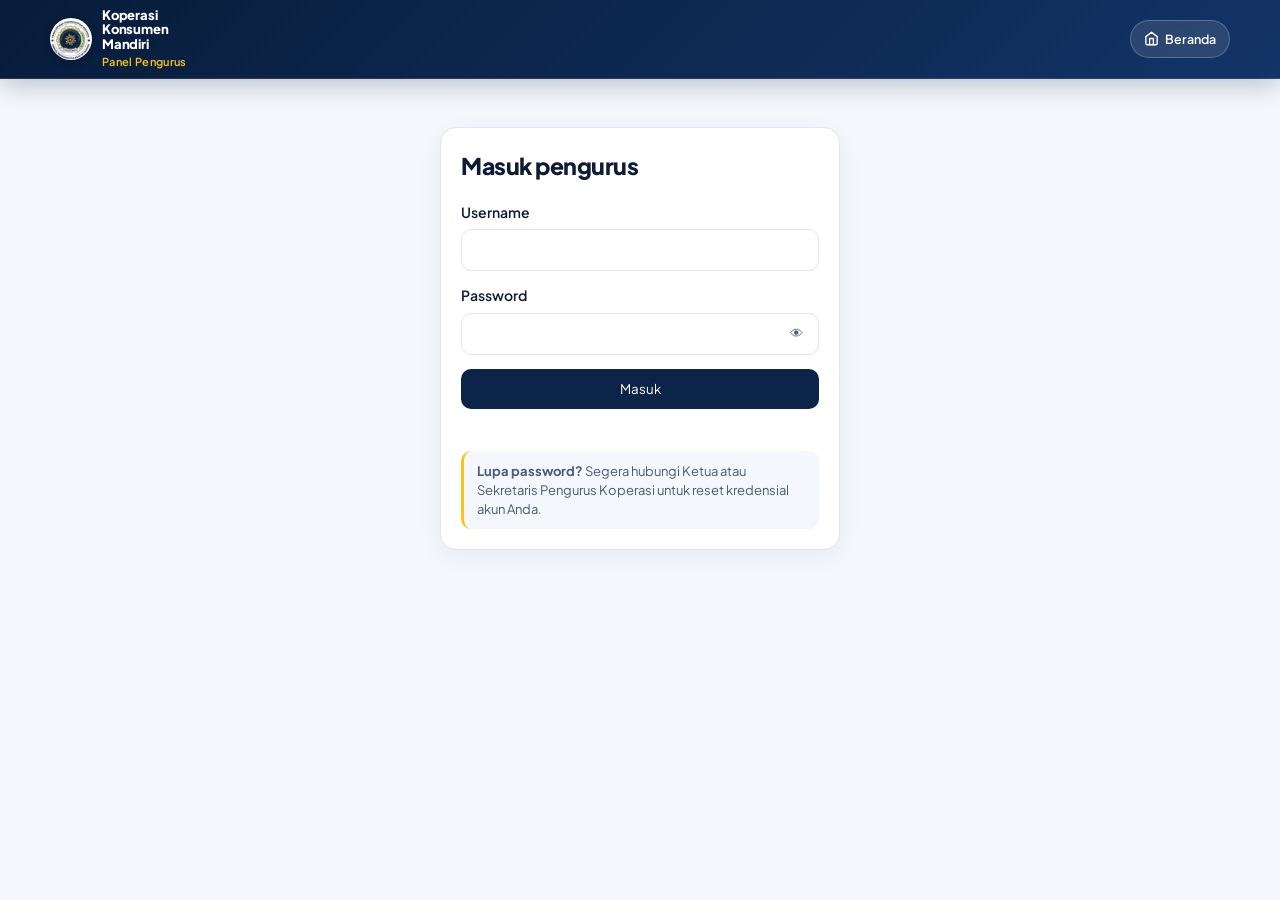
==== commit 3a23ccfb: "Update admin.html" ====
--- a/admin.html
+++ b/admin.html
@@ -13,20 +13,42 @@
 :root{--bg:#fff;--surf:#f4f7fc;--ink:#0f1b33;--mute:#4b5a75;--brand:#0b2447;--navy:#0b2447;--navy2:#2557a7;--on:#fff;--line:#dfe6f2;--acc:#fbc31d;--ok:#15803d;--bad:#b91c1c;--logo:url(logo.png);--sh:0 6px 24px rgba(11,36,71,.06);box-sizing:border-box}
 @media (prefers-color-scheme:dark){:root{--bg:#07142a;--surf:#0d1f3d;--ink:#eef3fb;--mute:#9bb0cf;--navy:#2f5fb3;--navy2:#6ea0f0;--line:#1e3559;--ok:#4ade80;--bad:#ff8a7a;--sh:0 8px 28px rgba(0,0,0,.35)}}
 *,*::before,*::after{box-sizing:inherit}
-body{margin:0;background:var(--surf);color:var(--ink);font:15px/1.55 "Plus Jakarta Sans",system-ui,-apple-system,"Segoe UI",sans-serif;font-variant-numeric:tabular-nums;-webkit-font-smoothing:antialiased;padding-top:env(safe-area-inset-top,0px);padding-bottom:env(safe-area-inset-bottom,0px)}
+body{margin:0;background:var(--surf);color:var(--ink);font:15px/1.55 "Plus Jakarta Sans",system-ui,-apple-system,"Segoe UI",sans-serif;font-variant-numeric:tabular-nums;-webkit-font-smoothing:antialiased;-webkit-tap-highlight-color:transparent;padding-top:env(safe-area-inset-top,0px);padding-bottom:env(safe-area-inset-bottom,0px)}
 :focus-visible{outline:3px solid var(--acc);outline-offset:2px}
 .wrap{max-width:1180px;margin:0 auto;padding:0 16px}
-header{background:var(--brand);color:#fff;position:sticky;top:0;z-index:10;box-shadow:0 4px 18px rgba(11,36,71,.18)}
-.bar{display:flex;align-items:center;gap:8px;min-height:62px;flex-wrap:wrap;padding:6px 0}
-.lg{width:40px;height:40px;border-radius:50%;background:#fff var(--logo) center/contain no-repeat;flex:none}
-.bar b{flex:1;font-size:16px;font-weight:700;line-height:1.2;min-width:140px;letter-spacing:-.01em}.bar small{display:block;font-weight:400;opacity:.8;font-size:12px}
-.btn{display:inline-flex;align-items:center;justify-content:center;gap:6px;min-height:40px;padding:0 15px;border-radius:10px;font:600 14px inherit;font-family:inherit;border:2px solid var(--navy);background:var(--navy);color:var(--on);cursor:pointer;text-decoration:none;white-space:nowrap;transition:transform .12s,box-shadow .15s}
-.btn:hover{transform:translateY(-1px);box-shadow:0 5px 14px rgba(11,36,71,.15)}
+
+/* Header Bank Digital & Logo 3 Baris */
+header{background:linear-gradient(135deg,#081c3a 0%,#123466 100%);color:#fff;position:sticky;top:0;z-index:10;box-shadow:0 6px 24px rgba(8,28,58,.24);border-bottom:1px solid rgba(255,255,255,.1)}
+.bar{display:flex;align-items:center;justify-content:space-between;gap:10px;min-height:68px;padding:8px 0}
+.bar-brand{display:flex;align-items:center;gap:10px;text-decoration:none;color:#fff;min-width:0}
+.lg{width:42px;height:42px;border-radius:50%;background:#fff var(--logo) center/contain no-repeat;flex:none;box-shadow:0 2px 8px rgba(0,0,0,.2)}
+.brand-stack{display:flex;flex-direction:column;font-weight:800;font-size:13px;line-height:1.1;letter-spacing:-.015em;color:#fff}
+.brand-sub{font-size:11px;font-weight:600;color:var(--acc);letter-spacing:.03em;margin-top:2px}
+
+/* Tombol Aksi Header Bergaya Bank Digital */
+.bar-acts{display:flex;align-items:center;gap:6px;flex:none}
+.pill-btn{position:relative;overflow:hidden;display:inline-flex;align-items:center;justify-content:center;gap:6px;min-height:38px;padding:0 13px;border-radius:999px;font:600 12.5px "Plus Jakarta Sans",sans-serif;color:#fff;background:rgba(255,255,255,.11);border:1px solid rgba(255,255,255,.22);backdrop-filter:blur(8px);-webkit-backdrop-filter:blur(8px);cursor:pointer;text-decoration:none;white-space:nowrap;transition:background .2s ease,border-color .2s ease,transform .14s cubic-bezier(.22,1,.36,1),box-shadow .2s ease}
+.pill-btn::after{content:"";position:absolute;left:50%;bottom:3px;width:0;height:2px;border-radius:99px;background:var(--acc);transform:translateX(-50%);transition:width .24s cubic-bezier(.22,1,.36,1)}
+.pill-btn:hover,.pill-btn:focus-visible{background:rgba(255,255,255,.2);border-color:rgba(255,255,255,.45);transform:translateY(-1px);box-shadow:0 4px 12px rgba(0,0,0,.2)}
+.pill-btn:hover::after{width:55%}
+.pill-btn:active{transform:scale(.94);background:rgba(251,195,29,.28);border-color:var(--acc)}
+.pill-btn.danger{background:rgba(239,68,68,.18);border-color:rgba(252,165,165,.35);color:#fecaca}
+.pill-btn.danger:hover{background:rgba(239,68,68,.3);border-color:#fca5a5;color:#fff}
+.pill-btn svg{width:15px;height:15px;flex:none}
+@media(max-width:560px){.pill-btn{padding:0 10px;min-height:36px}.hide-xs{display:none}}
+
+/* Tombol & Tab Universal dengan Animasi Ripple + Press */
+.btn{position:relative;overflow:hidden;display:inline-flex;align-items:center;justify-content:center;gap:6px;min-height:40px;padding:0 15px;border-radius:10px;font:600 14px inherit;font-family:inherit;border:2px solid var(--navy);background:var(--navy);color:var(--on);cursor:pointer;text-decoration:none;white-space:nowrap;transition:transform .16s cubic-bezier(.22,1,.36,1),box-shadow .2s ease,background-color .2s}
+.btn::before{content:"";position:absolute;inset:0;background:radial-gradient(circle,rgba(255,255,255,.32) 10%,transparent 10.5%);transform:scale(10);opacity:0;transition:transform .45s,opacity .6s;pointer-events:none}
+.btn:active::before{transform:scale(0);opacity:1;transition:0s}
+.btn:hover{transform:translateY(-1.5px);box-shadow:0 6px 16px rgba(11,36,71,.18)}
+.btn:active{transform:scale(.95)}
 .btn.sm{min-height:32px;padding:0 10px;font-size:12.5px;border-width:1.5px;border-radius:7px}
 .btn.ok{background:var(--ok);border-color:var(--ok);color:#fff}
 .btn.bad{background:transparent;border-color:var(--bad);color:var(--bad)}
+.btn.bad:hover{background:rgba(185,28,28,.08)}
 .btn.alt{background:transparent;color:var(--navy)}
-.btn.ghost{background:transparent;border-color:rgba(255,255,255,.55);color:#fff;min-height:36px;padding:0 12px;font-size:13px}
+.btn.alt:hover{background:rgba(37,87,167,.08)}
 .btn:disabled{opacity:.55;cursor:not-allowed;transform:none}
 [hidden]{display:none!important}
 .card{background:var(--bg);border:1px solid var(--line);border-radius:16px;padding:20px;margin-bottom:16px;box-shadow:var(--sh)}
@@ -35,15 +57,18 @@
 input:focus,select:focus,textarea:focus{border-color:var(--navy2);box-shadow:0 0 0 3px rgba(37,87,167,.12);outline:none}
 .pw-wrap{position:relative;display:flex;align-items:center}
 .pw-wrap input{padding-right:44px}
-.pw-eye{position:absolute;right:6px;background:none;border:0;color:var(--mute);cursor:pointer;width:34px;height:34px;display:grid;place-items:center;border-radius:8px}
+.pw-eye{position:absolute;right:6px;background:none;border:0;color:var(--mute);cursor:pointer;width:34px;height:34px;display:grid;place-items:center;border-radius:8px;transition:transform .12s,background .15s}
 .pw-eye:hover{color:var(--ink);background:var(--surf)}
-#login{max-width:400px;margin:52px auto}
+.pw-eye:active{transform:scale(.9)}
+#login{max-width:400px;margin:48px auto}
 #login h1{font-size:23px;font-weight:800;letter-spacing:-.02em;margin:0 0 18px}.f{margin-bottom:14px}
 .msg{min-height:20px;font-size:14px;margin-top:10px;color:var(--bad);font-weight:500}
 #app{display:none;padding:22px 0 52px}
 .tools{display:flex;flex-wrap:wrap;gap:8px;align-items:center;margin-bottom:14px}
-.tab{min-height:38px;padding:0 15px;border-radius:999px;border:1px solid var(--line);background:var(--bg);color:var(--ink);font:600 13.5px inherit;font-family:inherit;cursor:pointer;transition:background .15s,border-color .15s}
-.tab[aria-pressed=true]{background:var(--navy);border-color:var(--navy);color:var(--on);box-shadow:0 4px 12px rgba(11,36,71,.18)}
+.tab{position:relative;overflow:hidden;min-height:38px;padding:0 15px;border-radius:999px;border:1px solid var(--line);background:var(--bg);color:var(--ink);font:600 13.5px inherit;font-family:inherit;cursor:pointer;transition:background .18s,border-color .18s,color .18s,transform .14s cubic-bezier(.22,1,.36,1),box-shadow .18s}
+.tab:hover{border-color:var(--navy2);background:rgba(37,87,167,.06)}
+.tab:active{transform:scale(.95)}
+.tab[aria-pressed=true]{background:var(--navy);border-color:var(--navy);color:var(--on);box-shadow:0 4px 12px rgba(11,36,71,.2)}
 .tab span{opacity:.8;font-weight:600;margin-left:5px}
 .search{flex:1;min-width:200px}
 .item{background:var(--bg);border:1px solid var(--line);border-radius:14px;padding:18px;margin-bottom:12px;display:grid;gap:10px;box-shadow:var(--sh)}
@@ -51,9 +76,7 @@
 .meta{display:grid;gap:6px 16px;grid-template-columns:repeat(auto-fit,minmax(190px,1fr));font-size:14px;color:var(--mute)}
 .meta b{color:var(--ink);font-weight:600}
 .badge{display:inline-block;font-size:11.5px;font-weight:700;padding:3px 10px;border-radius:999px;background:var(--surf);border:1px solid var(--line);white-space:nowrap}
-.badge.pending{border-color:var(--acc);color:var(--ink);background:rgba(251,195,29,.16)}
-.badge.active{color:var(--ok);border-color:var(--ok);background:rgba(21,128,61,.09)}
-.badge.rejected{color:var(--bad);border-color:var(--bad);background:rgba(185,28,28,.09)}
+.badge.pending{border-color:var(--acc);color:var(--ink);background:rgba(251,195,29,.16)}.badge.active,.badge.approved{color:var(--ok);border-color:var(--ok);background:rgba(21,128,61,.09)}.badge.rejected{color:var(--bad);border-color:var(--bad);background:rgba(185,28,28,.09)}
 .top{display:flex;justify-content:space-between;gap:10px;align-items:flex-start}
 .acts{display:flex;flex-wrap:wrap;gap:6px}
 .empty{text-align:center;color:var(--mute);padding:40px 0}
@@ -85,10 +108,34 @@
 </style>
 </head>
 <body>
-<header><div class="wrap bar"><a href="index.html" style="display:flex;align-items:center;gap:10px;text-decoration:none;color:#fff;flex:1"><span class="lg" role="img" aria-label="Logo koperasi"></span><b>Panel Pengurus<small>Koperasi Konsumen Mandiri</small></b></a><a class="btn ghost" href="index.html">&larr; Dashboard Utama</a><button class="btn ghost" id="pwb" aria-label="Ganti password" hidden>Ganti Password</button><button class="btn ghost" id="out" hidden>Keluar</button></div></header>
+<header>
+ <div class="wrap bar">
+  <a class="bar-brand" href="index.html">
+   <span class="lg" role="img" aria-label="Logo koperasi"></span>
+   <div>
+    <div class="brand-stack"><span>Koperasi</span><span>Konsumen</span><span>Mandiri</span></div>
+    <div class="brand-sub">Panel Pengurus</div>
+   </div>
+  </a>
+  <div class="bar-acts">
+   <a class="pill-btn" href="index.html" title="Kembali ke Dashboard Utama">
+    <svg viewBox="0 0 24 24" fill="none" stroke="currentColor" stroke-width="2.2" stroke-linecap="round" stroke-linejoin="round"><path d="M3 9l9-7 9 7v11a2 2 0 0 1-2 2H5a2 2 0 0 1-2-2z"/><polyline points="9 22 9 12 15 12 15 22"/></svg>
+    <span class="hide-xs">Beranda</span>
+   </a>
+   <button class="pill-btn" id="pwb" type="button" aria-label="Ganti password" hidden>
+    <svg viewBox="0 0 24 24" fill="none" stroke="currentColor" stroke-width="2.2" stroke-linecap="round" stroke-linejoin="round"><rect x="3" y="11" width="18" height="11" rx="2"/><path d="M7 11V7a5 5 0 0 1 10 0v4"/></svg>
+    <span class="hide-xs">Ganti Password</span>
+   </button>
+   <button class="pill-btn danger" id="out" type="button" aria-label="Keluar" hidden>
+    <svg viewBox="0 0 24 24" fill="none" stroke="currentColor" stroke-width="2.2" stroke-linecap="round" stroke-linejoin="round"><path d="M9 21H5a2 2 0 0 1-2-2V5a2 2 0 0 1 2-2h4"/><polyline points="16 17 21 12 16 7"/><line x1="21" y1="12" x2="9" y2="12"/></svg>
+    <span>Keluar</span>
+   </button>
+  </div>
+ </div>
+</header>
 
 <main class="wrap">
- <form class="card" id="login" novalidate style="max-width:400px;margin:52px auto">
+ <form class="card" id="login" novalidate style="max-width:400px;margin:48px auto">
   <h1>Masuk pengurus</h1>
   <div class="f"><label for="u">Username</label><input id="u" type="text" autocomplete="username" autocapitalize="none" required></div>
   <div class="f"><label for="p">Password</label><div class="pw-wrap"><input id="p" type="password" autocomplete="current-password" required><button type="button" class="pw-eye" data-eye="p" aria-label="Tampilkan password">👁</button></div></div>
@@ -100,14 +147,11 @@
  </form>
 
  <section id="app" aria-label="Panel Pengurus">
-  <div style="display:flex;flex-wrap:wrap;justify-content:space-between;align-items:center;gap:8px;margin-bottom:14px">
-   <span style="font-size:14px;color:var(--mute)">Panel Administrasi & Pengelolaan Koperasi</span>
-   <a href="index.html" style="font-size:14px;color:var(--navy2);font-weight:600;text-decoration:none">&larr; Kembali ke Beranda Utama</a>
-  </div>
   <div class="tools" id="views" role="group" aria-label="Bagian">
    <button class="tab" type="button" data-v="dash" aria-pressed="true">Dashboard</button>
    <button class="tab" type="button" data-v="members" aria-pressed="false">Anggota</button>
    <button class="tab" type="button" data-v="loans" aria-pressed="false">Pinjaman</button>
+   <button class="tab" type="button" data-v="dansos" aria-pressed="false">Dana Sosial</button>
    <button class="tab" type="button" data-v="news" aria-pressed="false">Berita</button>
    <button class="tab" type="button" data-v="reports" aria-pressed="false">Laporan</button>
    <button class="tab" type="button" data-v="profile" aria-pressed="false">Profil</button>
@@ -151,7 +195,7 @@
 var API=window.KKM_API||'';
 var $=function(i){return document.getElementById(i)};
 function ss(k,v){try{if(v===undefined)return sessionStorage.getItem(k)||'';if(v===null)sessionStorage.removeItem(k);else sessionStorage.setItem(k,v)}catch(e){return ''}}
-var S={token:ss('kkm_t'),rows:[],tab:'pending',view:'dash',loans:[],inst:[],open:{},bulkRows:[],bulkDone:[]};
+var S={token:ss('kkm_t'),rows:[],tab:'pending',view:'dash',loans:[],inst:[],dansos:[],open:{},bulkRows:[],bulkDone:[]};
 var TABS=[['pending','Menunggu'],['active','Aktif'],['rejected','Ditolak'],['all','Semua']];
 var TARIF_POKOK=150000;
 
@@ -182,7 +226,6 @@
  }).catch(function(err){$('lm').textContent=err.message||'Koneksi gagal.'}).then(function(){b.disabled=false});
 });
 
-/* ---- Perhitungan Lama Gabung & Simpanan Otomatis (Rp 150.000 / bulan) ---- */
 function calcTenure(joinStr){
  var now=new Date();
  var jd=joinStr?new Date(joinStr):now;
@@ -192,7 +235,6 @@
  return{months:m,amount:m*TARIF_POKOK};
 }
 
-/* ---- Pendaftaran Massal / Upload CSV Anggota Lama & Baru ---- */
 $('bulkb').onclick=function(){
  var box=$('bulkbox');
  if(!box.hidden){box.hidden=true;return}
@@ -343,7 +385,7 @@
  }
 });
 
-/* ---- Daftar Anggota (Format Tabel Rapi + Aksi) ---- */
+/* ---- Daftar Anggota ---- */
 function loadM(){
  $('list').innerHTML='<p class="empty">Memuat daftar anggota…</p>';
  call({action:'list',token:S.token}).then(function(j){
@@ -418,17 +460,70 @@
  }).catch(function(){toast('Koneksi gagal.');b.disabled=false});
 };
 
-function render(){S.view==='loans'?renderL():renderM()}
+function render(){
+ if(S.view==='loans')renderL();
+ else if(S.view==='dansos')renderDS();
+ else renderM();
+}
 function load(){
- var c=S.view==='members'||S.view==='loans';
+ var c=S.view==='members'||S.view==='loans'||S.view==='dansos';
  $('tabs').style.display=$('stools').style.display=c?'':'none';
  $('csvb').hidden=$('bulkb').hidden=S.view!=='members';
  if(S.view!=='members')$('bulkbox').hidden=true;
- ({members:loadM,loans:loadL,dash:loadD,news:loadN,reports:loadR,profile:loadP})[S.view]();
+ ({members:loadM,loans:loadL,dansos:loadDS,dash:loadD,news:loadN,reports:loadR,profile:loadP})[S.view]();
 }
 $('views').onclick=function(e){var b=e.target.closest('[data-v]');if(!b)return;S.view=b.dataset.v;S.tab='pending';$('q').value='';[].forEach.call($('views').children,function(x){x.setAttribute('aria-pressed',x===b)});load()};
 
-/* ---- Pinjaman (Tampilan Tabel Ringkas Seperti Daftar Anggota) ---- */
+/* ---- Dana Sosial ---- */
+var DT=[['pending','Menunggu'],['approved','Disetujui / Cair'],['rejected','Ditolak'],['all','Semua']];
+var DL={pending:'Menunggu',approved:'Disetujui',rejected:'Ditolak'};
+function loadDS(){
+ $('list').innerHTML='<p class="empty">Memuat pengajuan dana sosial…</p>';
+ call({action:'dansos_list',token:S.token}).then(function(j){
+  if(j.expired){logout(j.error);return}
+  if(!j.ok){$('list').innerHTML='<p class="empty">'+esc(j.error||'Belum ada data dana sosial.')+'</p>';return}
+  S.dansos=(j.rows||[]).slice().reverse();renderDS();
+ }).catch(function(){$('list').innerHTML='<p class="empty">Koneksi gagal. Pastikan Code.gs sudah di-deploy versi terbaru.</p>'});
+}
+function renderDS(){
+ var n=function(k){return k==='all'?S.dansos.length:S.dansos.filter(function(d){return String(d.status).trim()===k}).length};
+ $('tabs').innerHTML=DT.map(function(t){return '<button class="tab" type="button" data-t="'+t[0]+'" aria-pressed="'+(S.tab===t[0])+'">'+t[1]+'<span>'+n(t[0])+'</span></button>'}).join('');
+ var q=$('q').value.toLowerCase().trim();
+ var rows=S.dansos.filter(function(d){
+  var st=String(d.status||'pending').trim();
+  return (S.tab==='all'||st===S.tab)&&(!q||(d.dansos_code+' '+d.nama_anggota+' '+d.jenis_dana_sosial+' '+d.nomor_rekening).toLowerCase().indexOf(q)>-1);
+ });
+ if(!rows.length){$('list').innerHTML='<p class="empty">Tidak ada pengajuan dana sosial pada kategori ini.</p>';return}
+
+ var body=rows.map(function(d,idx){
+  var st=String(d.status||'pending').trim();
+  var det='';
+  if(d.lama_rawat_inap)det+='Rawat inap '+esc(d.lama_rawat_inap)+' hari ('+dt(d.tgl_awal_rawat)+' s.d. '+dt(d.tgl_akhir_rawat)+')';
+  if(d.tgl_kelahiran_anak)det+='Tgl Lahir Anak: '+dt(d.tgl_kelahiran_anak);
+  if(d.keluarga_meninggal)det+='Meninggal: '+esc(d.keluarga_meninggal)+' ('+dt(d.tgl_peristiwa_duka)+')';
+  var buktiUrl=d.bukti_url||(d.bukti_id?'https://drive.google.com/file/d/'+d.bukti_id+'/view':'');
+  var buktiLink=buktiUrl?'<a class="wa-link" target="_blank" rel="noopener" href="'+esc(buktiUrl)+'">Lihat Bukti</a>':'<span class="sub-txt">-</span>';
+  var acts=st==='pending'
+   ?'<div class="acts"><button class="btn sm ok" data-ds="ds_approve" data-r="'+esc(d.dansos_code)+'">Setujui</button><button class="btn sm bad" data-ds="ds_reject" data-r="'+esc(d.dansos_code)+'">Tolak</button></div>'
+   :'<span class="sub-txt">—</span>';
+  return '<tr>'+
+   '<td><b>'+(idx+1)+'</b></td>'+
+   '<td><b>'+esc(d.dansos_code||'-')+'</b><span class="sub-txt">'+dt(d.created_at)+'</span></td>'+
+   '<td><b>'+esc(d.nama_anggota)+'</b></td>'+
+   '<td><b>'+esc(d.jenis_dana_sosial)+'</b><span class="sub-txt">'+det+'</span></td>'+
+   '<td><b>'+esc(d.nomor_rekening)+'</b><span class="sub-txt">Santunan: Rp 1.000.000</span></td>'+
+   '<td>'+buktiLink+'</td>'+
+   '<td><span class="badge '+esc(st)+'">'+esc(DL[st]||st)+'</span></td>'+
+   '<td>'+acts+'</td>'+
+  '</tr>';
+ }).join('');
+
+ $('list').innerHTML='<div class="tbl-card"><div class="scroll"><table><thead><tr>'+
+  '<th style="width:40px">No</th><th>Kode & Tgl</th><th>Nama Anggota</th><th>Jenis & Keterangan Peristiwa</th><th>Rekening Tujuan</th><th>Bukti</th><th>Status</th><th>Aksi</th>'+
+ '</tr></thead><tbody>'+body+'</tbody></table></div></div>';
+}
+
+/* ---- Pinjaman ---- */
 var LT=[['pending','Menunggu'],['approved','Berjalan'],['paid_off','Lunas'],['rejected','Ditolak'],['all','Semua']];
 var LL={pending:'Menunggu',approved:'Berjalan',rejected:'Ditolak',paid_off:'Lunas'},IL={paid:'Lunas',overdue:'Jatuh tempo',unpaid:'Belum bayar'};
 function loadL(){
@@ -481,6 +576,19 @@
  '</tr></thead><tbody>'+body+'</tbody></table></div></div>';
 }
 $('list').addEventListener('click',function(e){
+ var dsb=e.target.closest('[data-ds]');
+ if(dsb){
+  var act=dsb.dataset.ds,code=dsb.dataset.r,ap=act==='ds_approve';
+  if(!confirm((ap?'Setujui pencairan dana sosial Rp 1.000.000 untuk ':'Tolak pengajuan dana sosial ')+code+'?'))return;
+  dsb.disabled=true;
+  call({action:act,token:S.token,dansos_code:code}).then(function(j){
+   if(j.expired){logout(j.error);return}
+   dsb.disabled=false;
+   if(!j.ok){toast(j.error||'Gagal.');return}
+   toast(ap?'Pengajuan dana sosial disetujui.':'Pengajuan ditolak.');loadDS();
+  }).catch(function(){dsb.disabled=false;toast('Koneksi gagal.')});
+  return;
+ }
  var b=e.target.closest('[data-l]');if(!b)return;var k=b.dataset.l,r=b.dataset.r;
  if(k==='open'){S.open[r]=!S.open[r];renderL();return}
  var M={acct:['make_account','Buat password login baru untuk '+r+'? Password lama (jika ada) tidak berlaku lagi.'],lok:['loan_approve','Setujui pinjaman '+r+'? Jadwal cicilan akan dibuat otomatis.'],lno:['loan_reject','Tolak pinjaman '+r+'?'],pay:['pay','Konfirmasi pembayaran cicilan ke-'+b.dataset.n+' untuk '+r+'?']}[k];
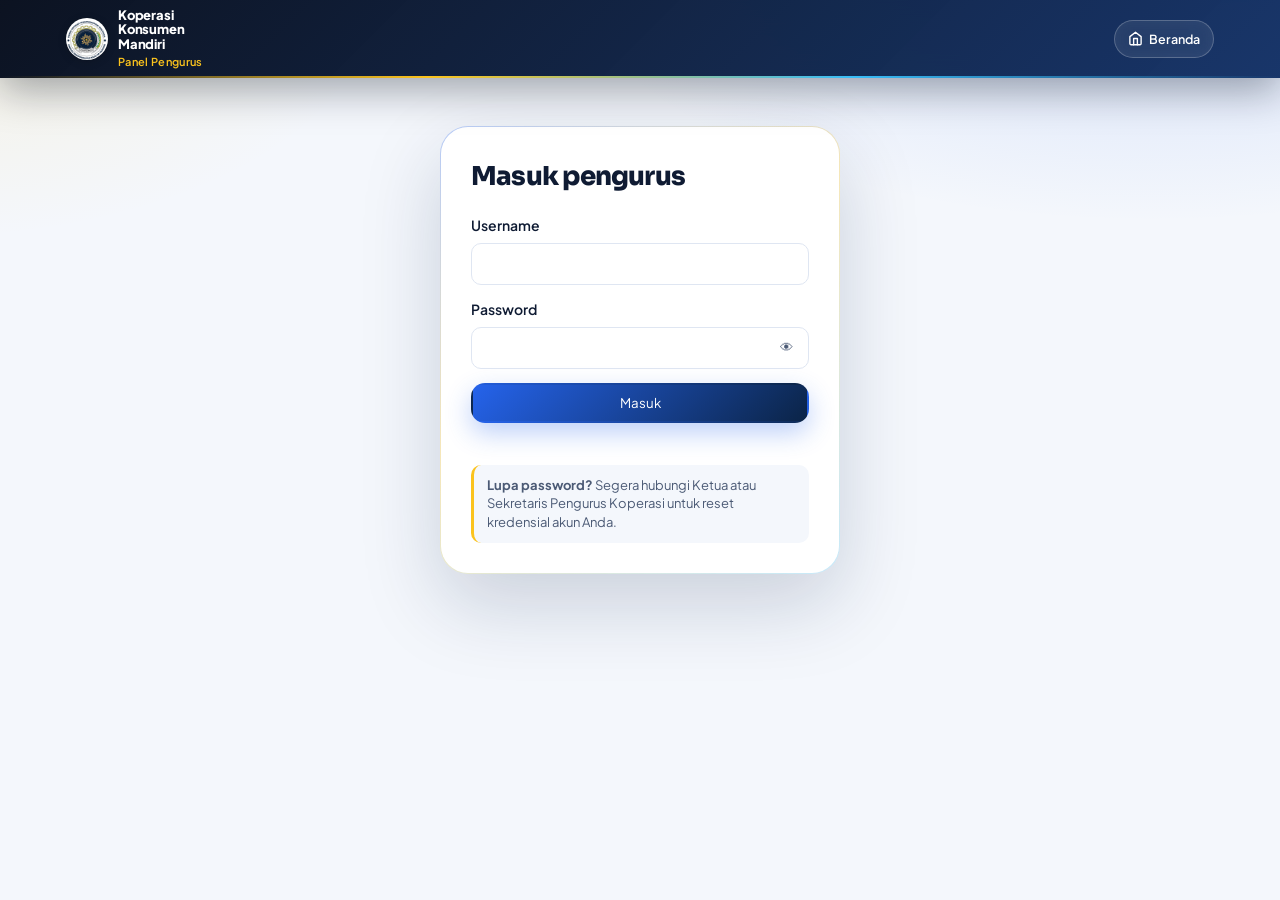
==== commit 9f2e6db2: "Update admin.html" ====
--- a/admin.html
+++ b/admin.html
@@ -106,8 +106,10 @@
 dialog{border:1px solid var(--line);border-radius:16px;background:var(--bg);color:var(--ink);padding:22px;max-width:420px;width:calc(100% - 32px);box-shadow:0 20px 48px rgba(0,0,0,.25)}
 dialog::backdrop{background:rgba(0,0,0,.55);backdrop-filter:blur(4px)}dialog h2{margin:0 0 14px;font-size:18px;font-weight:700}
 </style>
+<link href="https://fonts.googleapis.com/css2?family=Sora:wght@600;700;800&display=swap" rel="stylesheet">
+<link rel="stylesheet" href="theme.css">
 </head>
-<body>
+<body class="app">
 <header>
  <div class="wrap bar">
   <a class="bar-brand" href="index.html">
--- a/theme.css
+++ b/theme.css
@@ -0,0 +1,137 @@
+/* =====================================================================
+   theme.css — Tema "Futuristik Modern" Koperasi Konsumen Mandiri
+   Dimuat SETELAH <style> bawaan tiap halaman. Hanya mengubah tampilan,
+   tidak menyentuh HTML/JS/fungsi. Hapus <link> ke file ini untuk kembali.
+   ===================================================================== */
+:root{--cy:#38bdf8;--bl:#2563eb;--fd:"Sora","Plus Jakarta Sans",system-ui,sans-serif;--glow:0 18px 50px rgba(11,36,71,.10);--r:24px}
+@media (prefers-color-scheme:dark){:root{--glow:0 18px 50px rgba(0,0,0,.45)}}
+h1,h2,h3,.kpi b,.stat b,.res b,#login h1{font-family:var(--fd)}
+h2.t{letter-spacing:-.03em}
+body{background:radial-gradient(1100px 520px at 100% -8%,rgba(37,99,235,.10),transparent 60%),radial-gradient(800px 460px at -8% 12%,rgba(251,195,29,.10),transparent 60%),var(--bg)}
+body{min-height:100vh;min-height:100dvh}
+.app header .bar{padding-left:16px;padding-right:16px}
+body.app,body.pub{background:radial-gradient(1000px 460px at 90% -6%,rgba(37,99,235,.16),transparent 60%),radial-gradient(760px 400px at -6% 0%,rgba(251,195,29,.12),transparent 60%),var(--surf)}
+
+/* ---------- Tombol ---------- */
+.btn{border:2px solid transparent;border-radius:14px;background:linear-gradient(135deg,var(--bl),#0b2447);color:#fff;box-shadow:0 10px 26px rgba(37,99,235,.30)}
+.btn:hover{filter:brightness(1.1);box-shadow:0 14px 32px rgba(37,99,235,.38)}
+.btn.ghost,.btn.alt{background:transparent;color:var(--navy);box-shadow:inset 0 0 0 1.5px var(--line)}
+.btn.ghost:hover,.btn.alt:hover{background:rgba(56,189,248,.10);box-shadow:inset 0 0 0 1.5px var(--cy)}
+.btn.ok{background:linear-gradient(135deg,#16a34a,#15803d);box-shadow:0 8px 22px rgba(22,163,74,.28);color:#fff}
+.btn.bad{background:transparent;border-color:var(--bad);color:var(--bad);box-shadow:none}
+.btn:disabled{filter:grayscale(.4)}
+
+/* ---------- Kartu, form, tabel ---------- */
+.card{border:1px solid transparent;border-radius:var(--r);background:linear-gradient(var(--bg),var(--bg)) padding-box,linear-gradient(145deg,rgba(37,99,235,.30),rgba(251,195,29,.30) 45%,rgba(56,189,248,.24)) border-box;box-shadow:var(--glow)}
+input,select,textarea{border-radius:14px;background:var(--surf)}
+input:focus,select:focus,textarea:focus{border-color:var(--cy);box-shadow:0 0 0 4px rgba(56,189,248,.20)}
+th{background:var(--surf)}th:first-child{border-radius:10px 0 0 10px}th:last-child{border-radius:0 10px 10px 0}
+tbody tr:hover{background:rgba(56,189,248,.07)}
+.res{border-radius:18px;background:linear-gradient(135deg,rgba(37,99,235,.09),rgba(251,195,29,.12));border:1px solid var(--line)}
+.steps li::before{background:linear-gradient(135deg,#ffd75a,var(--acc));box-shadow:0 4px 12px rgba(251,195,29,.4)}
+.badge{letter-spacing:.01em}
+
+/* ---------- Kartu berita ---------- */
+.post{border-radius:22px;box-shadow:var(--glow);transition:transform .25s cubic-bezier(.22,1,.36,1),box-shadow .25s}
+.post:hover{transform:translateY(-4px);box-shadow:0 26px 60px rgba(11,36,71,.18)}
+.post .ph,.post>img{overflow:hidden}
+.post .ph img,.post>img{transition:transform .5s cubic-bezier(.22,1,.36,1)}
+.post:hover .ph img,.post:hover>img{transform:scale(1.05)}
+.tag{display:inline-block;background:rgba(37,99,235,.10);padding:3px 10px;border-radius:999px;letter-spacing:.04em}
+
+/* ---------- Header aplikasi (admin, anggota) & publik (berita) ---------- */
+.app header,.pub header{background:linear-gradient(135deg,rgba(4,11,26,.97),rgba(13,44,98,.95));-webkit-backdrop-filter:blur(14px);backdrop-filter:blur(14px);border-bottom:0;box-shadow:0 12px 40px rgba(4,11,26,.35)}
+.app header::after,.pub header::after{content:"";position:absolute;left:0;right:0;bottom:0;height:2px;background:linear-gradient(90deg,transparent,var(--acc),var(--cy),transparent)}
+.app .pill-btn,.pub .back{border-radius:999px}
+#login{border-radius:28px;padding:30px;box-shadow:0 30px 80px rgba(11,36,71,.18)}
+#login h1{font-size:26px;letter-spacing:-.03em}
+.tab{background:var(--bg)}
+.tab[aria-pressed=true]{background:linear-gradient(135deg,var(--bl),#0b2447);border-color:transparent;box-shadow:0 8px 20px rgba(37,99,235,.32)}
+.kpi{position:relative;overflow:hidden;border-radius:20px;border:1px solid var(--line);background:var(--bg);box-shadow:var(--glow)}
+.kpi::after{content:"";position:absolute;right:-30px;top:-30px;width:90px;height:90px;border-radius:50%;background:radial-gradient(circle,rgba(56,189,248,.28),transparent 70%)}
+.kpi b{background:linear-gradient(135deg,var(--navy),var(--bl));-webkit-background-clip:text;background-clip:text;color:transparent;-webkit-text-fill-color:transparent;letter-spacing:-.03em}
+.kpi small{-webkit-text-fill-color:var(--mute)}
+@media (prefers-color-scheme:dark){.kpi b{background-image:linear-gradient(135deg,#fff,var(--cy))}}
+.item{border-radius:20px;box-shadow:var(--glow);transition:transform .2s,box-shadow .2s}
+.item:hover{transform:translateY(-2px)}
+dialog{border-radius:24px;border:1px solid var(--line);box-shadow:0 40px 100px rgba(4,11,26,.5)}
+dialog::backdrop{background:rgba(4,11,26,.6);-webkit-backdrop-filter:blur(6px);backdrop-filter:blur(6px)}
+
+/* ======================= HALAMAN UTAMA (body.site) ======================= */
+:root body.site header{position:fixed;left:0;right:0;top:env(safe-area-inset-top,0px);background:transparent;border:0;-webkit-backdrop-filter:none;backdrop-filter:none;padding:0 10px;pointer-events:none}
+.site header>*{pointer-events:auto}
+.site header .bar{margin:10px auto 0;width:100%;max-width:1160px;min-height:64px;padding:6px 14px 6px 16px;border-radius:22px;background:rgba(255,255,255,.9);-webkit-backdrop-filter:blur(18px) saturate(1.5);backdrop-filter:blur(18px) saturate(1.5);border:1px solid rgba(255,255,255,.7);box-shadow:0 12px 40px rgba(4,11,26,.16);transition:background .25s,box-shadow .25s}
+.site header.scrolled .bar{background:rgba(255,255,255,.96);box-shadow:0 16px 48px rgba(4,11,26,.22)}
+.site #mnav{margin:8px auto 0;max-width:1160px;border:1px solid var(--line);border-radius:22px;box-shadow:0 28px 70px rgba(4,11,26,.30)}
+.site .sub-menu{border-radius:18px;backdrop-filter:blur(14px)}
+@media (prefers-color-scheme:dark){
+ :root body.site header .bar{background:rgba(8,20,42,.68);border-color:rgba(255,255,255,.10)}
+ :root body.site header.scrolled .bar{background:rgba(8,20,42,.9)}
+}
+.site .brand-stack{font-family:var(--fd);font-weight:700}
+
+/* Hero */
+.site .hero{position:relative;overflow:hidden;isolation:isolate;color:#fff;padding:128px 0 84px;background:radial-gradient(900px 560px at 82% 6%,rgba(37,99,235,.55),transparent 62%),radial-gradient(640px 460px at 4% 96%,rgba(251,195,29,.20),transparent 62%),linear-gradient(165deg,#040b1a 0%,#08183a 52%,#0b2447 100%)}
+.site .hero::before{content:"";position:absolute;inset:0;z-index:-1;background-image:linear-gradient(rgba(255,255,255,.055) 1px,transparent 1px),linear-gradient(90deg,rgba(255,255,255,.055) 1px,transparent 1px);background-size:52px 52px;-webkit-mask-image:radial-gradient(ellipse 75% 62% at 62% 34%,#000 15%,transparent 72%);mask-image:radial-gradient(ellipse 75% 62% at 62% 34%,#000 15%,transparent 72%)}
+.site .hero::after{content:"";position:absolute;z-index:-1;width:560px;height:560px;right:-160px;top:-140px;border-radius:50%;background:radial-gradient(circle,rgba(56,189,248,.34),transparent 65%);filter:blur(30px);animation:drift 16s ease-in-out infinite alternate}
+@keyframes drift{to{transform:translate(-90px,70px) scale(1.12)}}
+@media (min-width:960px){.site .hero{min-height:min(94vh,860px);display:flex;align-items:center;padding:140px 0 100px}.site .hero>.wrap{width:100%}}
+.site .hero h1{font-size:clamp(34px,6.2vw,68px);line-height:1.04;letter-spacing:-.04em;margin-bottom:20px;text-wrap:balance}
+.site .hero p.lead{color:#cfdcf5;opacity:1;font-size:clamp(16px,1.6vw,19px)}
+.eyebrow::before{content:"";display:inline-block;width:7px;height:7px;border-radius:50%;background:var(--acc);box-shadow:0 0 0 4px rgba(251,195,29,.25),0 0 14px var(--acc);margin-right:8px;vertical-align:1px}
+.site .hero .btn{background:linear-gradient(135deg,#ffe07a,var(--acc));color:#0b2447;box-shadow:0 12px 32px rgba(251,195,29,.36)}
+.site .hero .btn.ghost{background:rgba(255,255,255,.08);color:#fff;box-shadow:inset 0 0 0 1.5px rgba(255,255,255,.4);-webkit-backdrop-filter:blur(8px);backdrop-filter:blur(8px)}
+.site .hero .btn.ghost:hover{background:rgba(255,255,255,.16)}
+.site .panel{position:relative;border:1px solid transparent;border-radius:28px;padding:28px;background:linear-gradient(160deg,rgba(18,44,96,.92),rgba(8,22,50,.94)) padding-box,linear-gradient(140deg,rgba(251,195,29,.85),rgba(56,189,248,.5) 50%,rgba(255,255,255,.12)) border-box;-webkit-backdrop-filter:blur(22px);backdrop-filter:blur(22px);box-shadow:0 30px 80px rgba(0,0,0,.45),inset 0 1px 0 rgba(255,255,255,.18)}
+.site .stat{border-top-color:rgba(255,255,255,.12)}
+.site .stat b{background:linear-gradient(180deg,#fff 10%,var(--acc));-webkit-background-clip:text;background-clip:text;color:transparent;-webkit-text-fill-color:transparent;text-shadow:none}
+@keyframes rise{from{opacity:0;transform:translateY(22px)}}
+.site .hero .wrap>div>*{animation:rise .8s cubic-bezier(.22,1,.36,1) both}
+.site .hero .wrap>div>:nth-child(2){animation-delay:.08s}.site .hero .wrap>div>:nth-child(3){animation-delay:.16s}.site .hero .wrap>div>:nth-child(4){animation-delay:.24s}
+.site .hero .panel{animation:rise .9s .3s cubic-bezier(.22,1,.36,1) both}
+.scroll-cue{position:absolute;left:50%;bottom:26px;transform:translateX(-50%);width:26px;height:42px;border:1.5px solid rgba(255,255,255,.45);border-radius:14px;display:none}
+.scroll-cue::after{content:"";position:absolute;left:50%;top:8px;width:4px;height:8px;margin-left:-2px;border-radius:2px;background:var(--acc);animation:cue 1.8s ease-in-out infinite}
+@keyframes cue{0%{opacity:0;transform:translateY(0)}30%{opacity:1}100%{opacity:0;transform:translateY(14px)}}
+@media (min-width:960px){.scroll-cue{display:block}}
+
+/* Seksi */
+.site section{padding:clamp(60px,8vw,104px) 0}
+.site .hero{padding-bottom:84px}
+.site section.alt{background:radial-gradient(rgba(37,87,167,.13) 1px,transparent 1px) 0 0/22px 22px,var(--surf)}
+.site h2.t::after{content:"";display:block;width:56px;height:4px;border-radius:99px;margin-top:14px;background:linear-gradient(90deg,var(--acc),var(--cy))}
+.site .sub{margin-bottom:36px}
+
+/* Unit usaha: 3 kartu */
+.site .units{display:grid;gap:16px;border:0;background:none;box-shadow:none;padding:0;border-radius:0}
+.site .unit{position:relative;overflow:hidden;display:flex;flex-direction:column;gap:10px;padding:28px;border:1px solid var(--line);border-radius:var(--r);background:var(--bg);box-shadow:var(--glow);transition:transform .25s cubic-bezier(.22,1,.36,1),border-color .25s}
+.site .unit:last-child{border-bottom:1px solid var(--line)}
+.site .unit:hover{transform:translateY(-4px);border-color:var(--cy)}
+.site .unit::after{content:"";position:absolute;right:-50px;top:-50px;width:150px;height:150px;border-radius:50%;background:radial-gradient(circle,rgba(251,195,29,.22),transparent 70%)}
+.site .unit .n{display:inline-grid;place-items:center;width:46px;height:46px;border-radius:15px;background:linear-gradient(135deg,var(--bl),#0b2447);color:var(--acc);font-family:var(--fd);letter-spacing:0;box-shadow:0 8px 20px rgba(37,99,235,.3)}
+.site .unit h3{font-size:20px;letter-spacing:-.02em}
+@media (min-width:960px){.site .units{grid-template-columns:repeat(3,1fr)}}
+
+/* Dana sosial, banner unduhan */
+.site .dansos-rules li{border-radius:18px;border-left-width:5px}
+.site .nominal-pill{background:linear-gradient(135deg,rgba(22,163,74,.14),rgba(56,189,248,.14))}
+.site .branch-box{border-radius:18px;border-style:dashed}
+.site .lock-banner{border:0;border-radius:var(--r);color:#fff;padding:22px 24px;background:radial-gradient(420px 200px at 100% 0,rgba(56,189,248,.35),transparent 70%),linear-gradient(135deg,#071a3d,#133e86);box-shadow:0 24px 60px rgba(11,36,71,.3)}
+.site .lock-text strong{color:#fff;font-family:var(--fd)}
+.site .lock-text span{color:rgba(255,255,255,.78)}
+.site .lock-ico{background:rgba(255,255,255,.12);box-shadow:inset 0 0 0 1px rgba(255,255,255,.2)}
+.site .lock-banner .btn{background:linear-gradient(135deg,#ffe07a,var(--acc));color:#0b2447;box-shadow:0 10px 26px rgba(251,195,29,.34)}
+
+/* Footer */
+.site footer{position:relative;background:radial-gradient(600px 260px at 85% 0,rgba(37,99,235,.35),transparent 70%),linear-gradient(165deg,#040b1a,#0b2447);padding:56px 0}
+.site footer::before{content:"";position:absolute;left:0;right:0;top:0;height:2px;background:linear-gradient(90deg,transparent,var(--acc),var(--cy),transparent)}
+.site footer strong{font-family:var(--fd);font-size:18px;letter-spacing:-.02em}
+
+/* Tombol kembali ke atas */
+.fab{position:fixed;right:16px;bottom:calc(16px + env(safe-area-inset-bottom,0px));z-index:40;width:48px;height:48px;border-radius:16px;display:grid;place-items:center;background:linear-gradient(135deg,#ffe07a,var(--acc));color:#0b2447;font-weight:800;font-size:20px;text-decoration:none;box-shadow:0 14px 34px rgba(251,195,29,.4);opacity:0;pointer-events:none;transform:translateY(12px);transition:opacity .25s,transform .25s}
+.fab.show{opacity:1;pointer-events:auto;transform:none}
+.fab:active{transform:scale(.92)}
+
+@media (prefers-reduced-motion:reduce){
+ .site .hero::after,.scroll-cue::after,.site .hero .wrap>div>*,.site .hero .panel{animation:none!important}
+ .post,.item,.unit,.fab{transition:none}
+}
